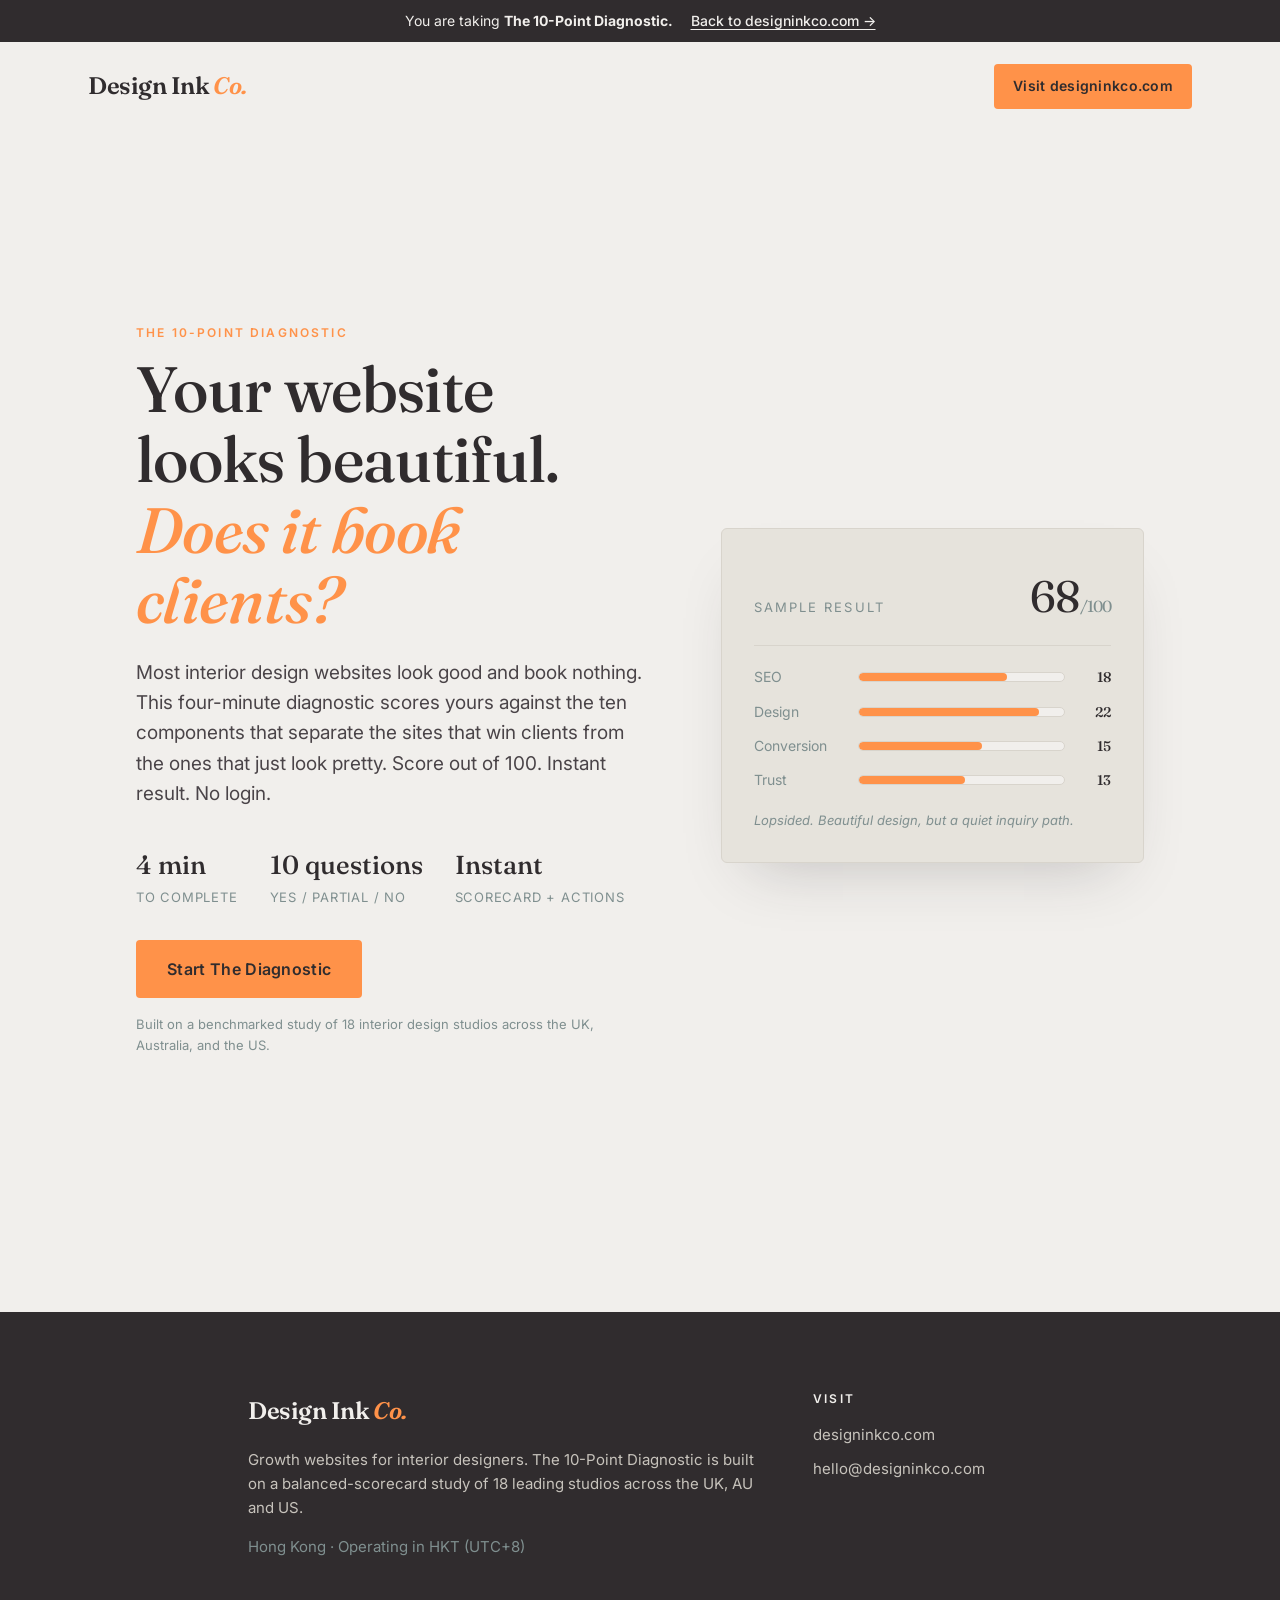
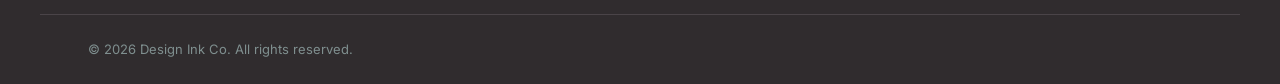
==== index.html @ 18852107 "Initial commit: The 10-Point Diagnostic, standalone Lead-magnet version of the diagnostic, designed " ====
<!doctype html>
<html lang="en">
<head>
  <meta charset="utf-8" />
  <meta name="viewport" content="width=device-width, initial-scale=1" />
  <title>The 10-Point Diagnostic: Score Your Interior Design Website Free | Design Ink Co.</title>
  <meta name="description" content="Score your interior design studio website in 4 minutes against the 10 components proven to win clients. Free instant balanced scorecard across SEO, Design, Conversion, and Trust." />
  <meta name="theme-color" content="#1A1A1A" />

  <link rel="preconnect" href="https://fonts.googleapis.com" />
  <link rel="preconnect" href="https://fonts.gstatic.com" crossorigin />
  <link href="https://fonts.googleapis.com/css2?family=Fraunces:opsz,wght@9..144,300;9..144,400;9..144,500;9..144,600;9..144,700&family=Inter:wght@300;400;500;600;700&display=swap" rel="stylesheet" />

  <link rel="stylesheet" href="styles.css" />
</head>
<body>

  <!-- ===== Top Banner ===== -->
  <div class="banner">
    <span>You are taking <strong>The 10-Point Diagnostic.</strong></span>
    <a href="https://www.designinkco.com">Back to designinkco.com →</a>
  </div>

  <!-- ===== Header (lead-magnet mode: minimal chrome, no agency nav) ===== -->
  <header class="site-header">
    <a href="https://www.designinkco.com" class="logo">Design Ink<span>Co.</span></a>
    <a href="https://www.designinkco.com" class="btn btn-primary btn-sm">Visit designinkco.com</a>
  </header>

  <!-- ===== Diagnostic App ===== -->
  <main class="dx-app" id="dx-app">

    <!-- INTRO STATE -->
    <section class="dx-state dx-intro" data-state="intro">
      <div class="dx-intro-inner">
        <p class="eyebrow">The 10-Point Diagnostic</p>
        <h1>Your website looks beautiful. <em>Does it book clients?</em></h1>
        <p class="lede">Most interior design websites look good and book nothing. This four-minute diagnostic scores yours against the ten components that separate the sites that win clients from the ones that just look pretty. Score out of 100. Instant result. No login.</p>

        <div class="dx-intro-meta">
          <div><strong>4 min</strong><span>to complete</span></div>
          <div><strong>10 questions</strong><span>yes / partial / no</span></div>
          <div><strong>Instant</strong><span>scorecard + actions</span></div>
        </div>

        <button class="btn btn-primary btn-lg" id="dx-start">Start The Diagnostic</button>
        <p class="dx-fine">Built on a benchmarked study of 18 interior design studios across the UK, Australia, and the US.</p>
      </div>

      <aside class="dx-intro-card">
        <div class="scorecard">
          <div class="scorecard-head">
            <span>Sample Result</span>
            <span class="score">68<small>/100</small></span>
          </div>
          <div class="bar"><label>SEO</label><div class="track"><span style="width:72%"></span></div><b>18</b></div>
          <div class="bar"><label>Design</label><div class="track"><span style="width:88%"></span></div><b>22</b></div>
          <div class="bar"><label>Conversion</label><div class="track"><span style="width:60%"></span></div><b>15</b></div>
          <div class="bar"><label>Trust</label><div class="track"><span style="width:52%"></span></div><b>13</b></div>
          <p class="scorecard-foot">Lopsided. Beautiful design, but a quiet inquiry path.</p>
        </div>
      </aside>
    </section>

    <!-- QUESTION STATE -->
    <section class="dx-state dx-question" data-state="question" hidden>
      <div class="dx-progress-wrap">
        <div class="dx-progress">
          <div class="dx-progress-bar" id="dx-bar"></div>
        </div>
        <div class="dx-progress-meta">
          <span>Question <span id="dx-current">1</span> of 10</span>
          <span id="dx-pillar">SEO &amp; Discoverability</span>
        </div>
      </div>

      <div class="dx-question-inner">
        <p class="dx-q-no" id="dx-q-no">01</p>
        <h2 id="dx-q-text">Question text goes here.</h2>
        <p class="dx-q-help" id="dx-q-help">Helper text goes here.</p>

        <div class="dx-options">
          <button class="dx-option" data-value="10">
            <span class="dx-key">Yes</span>
            <span class="dx-label" id="dx-opt-yes">Fully done</span>
          </button>
          <button class="dx-option" data-value="5">
            <span class="dx-key">Partially</span>
            <span class="dx-label" id="dx-opt-partial">Sort of, not really</span>
          </button>
          <button class="dx-option" data-value="0">
            <span class="dx-key">No</span>
            <span class="dx-label" id="dx-opt-no">Not at all</span>
          </button>
        </div>

        <div class="dx-controls">
          <button class="btn btn-ghost btn-sm" id="dx-back">← Back</button>
        </div>
      </div>
    </section>

    <!-- GATE STATE -->
    <section class="dx-state dx-gate" data-state="gate" hidden>
      <div class="dx-gate-inner">
        <p class="eyebrow">Almost there</p>
        <h2>Where should we send your results?</h2>
        <p class="lede">Your score is ready. Enter your details and we'll show you your full breakdown, your three priority actions, and how your site compares to the top-performing studios in the research.</p>

        <form class="dx-gate-form" id="dx-gate-form" novalidate>
          <label>
            <span>Your name</span>
            <input type="text" name="name" id="dx-name" required autocomplete="name" />
          </label>
          <label>
            <span>Email</span>
            <input type="email" name="email" id="dx-email" required autocomplete="email" />
          </label>
          <label>
            <span>Studio name</span>
            <input type="text" name="studio" id="dx-studio" required />
          </label>
          <label>
            <span>Studio website URL <em>(optional)</em></span>
            <input type="url" name="url" id="dx-url" placeholder="https://" />
          </label>
          <label class="dx-consent">
            <input type="checkbox" id="dx-consent" />
            <span>I am happy to receive the Design Ink Co. journal (1x per month). Unsubscribe any time.</span>
          </label>
          <button type="submit" class="btn btn-primary btn-lg">Show Me My Score</button>
          <p class="dx-fine">No spam, no list selling. We use your details only to send your results and follow up.</p>
        </form>
      </div>
    </section>

    <!-- RESULTS STATE -->
    <section class="dx-state dx-results" data-state="results" hidden>
      <header class="dx-results-head">
        <p class="eyebrow">Your Scorecard</p>
        <h2 id="dx-result-headline">Here's how your site scores.</h2>
        <p class="lede" id="dx-result-sub">A balanced scorecard across the four pillars that decide whether a cold visitor inquires: SEO, Design, Conversion, and Trust.</p>
      </header>

      <div class="dx-results-grid">
        <div class="dx-radar-wrap">
          <header class="dx-radar-head">
            <p class="eyebrow">Your Balanced Scorecard</p>
            <p class="dx-radar-total"><span id="dx-total">0</span><small>/100</small></p>
            <p class="dx-radar-shape" id="dx-shape">Your shape: balanced, expanded, lopsided, or collapsed.</p>
          </header>

          <svg
            class="dx-radar"
            viewBox="0 0 440 420"
            xmlns="http://www.w3.org/2000/svg"
            role="img"
            aria-label="Radar chart showing your balanced-scorecard score across SEO, Design, Conversion, and Trust, overlaid against the Top 5 Average benchmark from the research."
          >
            <!-- Grid rings (5, 10, 15, 20, 25) -->
            <polygon class="grid" points="220,178 252,210 220,242 188,210" />
            <polygon class="grid" points="220,146 284,210 220,274 156,210" />
            <polygon class="grid" points="220,114 316,210 220,306 124,210" />
            <polygon class="grid" points="220,82 348,210 220,338 92,210" />
            <polygon class="grid grid-outer" points="220,50 380,210 220,370 60,210" />

            <!-- Axes -->
            <line class="axis" x1="220" y1="210" x2="220" y2="50" />
            <line class="axis" x1="220" y1="210" x2="380" y2="210" />
            <line class="axis" x1="220" y1="210" x2="220" y2="370" />
            <line class="axis" x1="220" y1="210" x2="60" y2="210" />

            <!-- Scale numbers -->
            <text class="scale" x="226" y="184">5</text>
            <text class="scale" x="226" y="152">10</text>
            <text class="scale" x="226" y="120">15</text>
            <text class="scale" x="226" y="88">20</text>
            <text class="scale" x="226" y="56">25</text>

            <!-- Top 5 Average benchmark (dashed outline) -->
            <polygon class="poly benchmark" points="220,58.96 350.56,210 220,344.4 85.6,210" />
            <!-- Benchmark axis values, anchored near each benchmark vertex -->
            <text class="bm-num" x="236" y="67" text-anchor="start">23.6</text>
            <text class="bm-num" x="350.56" y="198" text-anchor="middle">20.4</text>
            <text class="bm-num" x="236" y="346" text-anchor="start">21.0</text>
            <text class="bm-num" x="85.6" y="198" text-anchor="middle">21.0</text>

            <!-- Your polygon (dynamic, written by JS) -->
            <polygon class="poly user" id="dx-user-poly" points="220,210 220,210 220,210 220,210" />
            <circle class="vertex user" id="dx-v-seo" cx="220" cy="210" r="5" />
            <circle class="vertex user" id="dx-v-design" cx="220" cy="210" r="5" />
            <circle class="vertex user" id="dx-v-conv" cx="220" cy="210" r="5" />
            <circle class="vertex user" id="dx-v-trust" cx="220" cy="210" r="5" />

            <!-- Pillar labels -->
            <text class="label" x="220" y="34" text-anchor="middle">SEO</text>
            <text class="label" x="392" y="214" text-anchor="start">Design</text>
            <text class="label" x="220" y="395" text-anchor="middle">Conversion</text>
            <text class="label" x="48" y="214" text-anchor="end">Trust</text>

            <!-- Pillar score callouts (dynamic, written by JS) -->
            <text class="dx-pillar-num" x="220" y="50" text-anchor="middle" id="dx-radar-seo"></text>
            <text class="dx-pillar-num" x="386" y="200" text-anchor="end" id="dx-radar-design"></text>
            <text class="dx-pillar-num" x="220" y="378" text-anchor="middle" id="dx-radar-conv"></text>
            <text class="dx-pillar-num" x="54" y="200" text-anchor="start" id="dx-radar-trust"></text>
          </svg>

          <ul class="dx-radar-legend">
            <li><span class="dot user" aria-hidden="true"></span>Your site</li>
            <li><span class="dot benchmark" aria-hidden="true"></span>Top 5 average <em>&mdash; the benchmark</em></li>
          </ul>
        </div>

        <div class="dx-actions">
          <h3>Your three priority actions</h3>
          <p class="dx-actions-sub">Ranked by impact, based on the components you scored lowest on.</p>
          <ol class="dx-action-list" id="dx-action-list">
            <!-- populated by JS -->
          </ol>
        </div>
      </div>

      <section class="dx-checklist">
        <h3>The full 10-point breakdown</h3>
        <ol class="dx-breakdown" id="dx-breakdown">
          <!-- populated by JS -->
        </ol>
      </section>

      <section class="dx-cta-final" id="book">
        <h2>Want to talk through your score?</h2>
        <p>Book a free 30-minute discovery call. We'll walk through your results, identify the two changes that would move the needle most, and talk about whether Design for Success is the right next step for your business.</p>
        <div class="cta-row">
          <a href="https://www.designinkco.com" class="btn btn-primary btn-lg">Book A Discovery Call</a>
          <a href="https://www.designinkco.com" class="btn btn-ghost btn-lg">Back to designinkco.com</a>
        </div>
        <p class="dx-fine"><a href="#" id="dx-restart">Or take the diagnostic again →</a></p>
      </section>
    </section>

  </main>

  <!-- ===== Footer (lead-magnet: minimal, single back-link to designinkco.com) ===== -->
  <footer class="site-footer">
    <div class="foot-grid foot-grid-lean">
      <div class="foot-brand">
        <a href="https://www.designinkco.com" class="logo logo-light">Design Ink<span>Co.</span></a>
        <p>Growth websites for interior designers. The 10-Point Diagnostic is built on a balanced-scorecard study of 18 leading studios across the UK, AU and US.</p>
        <p class="foot-meta">Hong Kong &middot; Operating in HKT (UTC+8)</p>
      </div>
      <div class="foot-col">
        <h4>Visit</h4>
        <a href="https://www.designinkco.com">designinkco.com</a>
        <a href="mailto:hello@designinkco.com">hello@designinkco.com</a>
      </div>
    </div>
    <div class="foot-trust">
      <p class="copyright">&copy; 2026 Design Ink Co. All rights reserved.</p>
    </div>
  </footer>

  <script src="diagnostic.js" defer></script>
</body>
</html>
---- styles.css ----
/* ============================================================
   Design Ink Co. — single stylesheet
   Editorial / conversion-first / 10-component embodied
   ============================================================ */

:root {
  /* Design Ink Co. brand palette */
  --ink:        #302C2E;       /* Dark — body text, default text */
  --ink-soft:   #4A4448;       /* derived secondary body */
  --paper:      #F1EFEC;       /* Parchment — light canvas */
  --paper-2:    #E6E3DC;       /* derived darker parchment for cards */
  --muted:      #7F8F8F;       /* Grey — secondary text, captions, footers */
  --line:       #D8D4CC;       /* derived warm border */
  --accent:     #FF9249;       /* Orange — primary, CTAs, eyebrows, highlights */
  --accent-2:   #E0732B;       /* derived darker orange for hovers / text */
  --good:       #D9C708;       /* Golden — sparingly, success markers */
  --dusty:      #DEA098;       /* Dusty Rose — warm accent */
  --blossom:    #FF85AD;       /* Blossom — sparingly */

  --serif: "Fraunces", "Cormorant Garamond", Georgia, "Times New Roman", serif;
  --sans:  "Inter", -apple-system, BlinkMacSystemFont, "Helvetica Neue", Arial, sans-serif;

  --max:   1200px;
  --gutter: clamp(20px, 4vw, 48px);
  --radius: 4px;
}

* { box-sizing: border-box; }
html, body { margin: 0; padding: 0; }
html { scroll-behavior: smooth; }

body {
  background: var(--paper);
  color: var(--ink);
  font-family: var(--sans);
  font-size: 17px;
  line-height: 1.6;
  -webkit-font-smoothing: antialiased;
}

img { max-width: 100%; display: block; }
a { color: inherit; text-decoration: none; }

h1, h2, h3, h4 {
  font-family: var(--serif);
  font-weight: 500;
  letter-spacing: -0.01em;
  margin: 0 0 0.4em;
  line-height: 1.1;
}
h1 { font-size: clamp(40px, 6vw, 72px); }
h1 em { font-style: italic; color: var(--accent); }
h2 { font-size: clamp(30px, 4vw, 48px); }
h3 { font-size: clamp(20px, 2vw, 24px); }

p { margin: 0 0 1em; }

.eyebrow {
  font-family: var(--sans);
  font-size: 12px;
  letter-spacing: 0.18em;
  text-transform: uppercase;
  color: var(--accent);
  font-weight: 600;
  margin: 0 0 1em;
}

/* ============= Buttons ============= */
.btn {
  display: inline-flex;
  align-items: center;
  justify-content: center;
  padding: 14px 24px;
  border-radius: var(--radius);
  font-family: var(--sans);
  font-weight: 600;
  font-size: 15px;
  letter-spacing: 0.02em;
  border: 1.5px solid transparent;
  cursor: pointer;
  transition: all .2s ease;
  white-space: nowrap;
}
.btn-primary {
  background: var(--accent);
  color: var(--ink);
}
.btn-primary:hover {
  background: var(--accent-2);
  color: var(--ink);
}
.btn-ghost {
  background: transparent;
  color: var(--ink);
  border-color: var(--ink);
}
.btn-ghost:hover {
  background: var(--ink);
  color: var(--paper);
}
.btn-sm { padding: 10px 18px; font-size: 14px; }
.btn-lg { padding: 18px 30px; font-size: 16px; }

/* ============= Top Banner ============= */
.banner {
  background: var(--ink);
  color: var(--paper);
  padding: 10px var(--gutter);
  display: flex;
  justify-content: center;
  gap: 18px;
  font-size: 14px;
  align-items: center;
  flex-wrap: wrap;
}
.banner a {
  color: var(--paper);
  text-decoration: underline;
  text-underline-offset: 3px;
  font-weight: 500;
}
.banner a:hover { color: var(--accent); }

/* ============= Header ============= */
.site-header {
  max-width: var(--max);
  margin: 0 auto;
  padding: 22px var(--gutter);
  display: flex;
  align-items: center;
  justify-content: space-between;
  gap: 24px;
}
.logo {
  font-family: var(--serif);
  font-size: 24px;
  font-weight: 600;
  letter-spacing: -0.02em;
}
.logo span {
  color: var(--accent);
  font-style: italic;
  margin-left: 4px;
}
.site-nav { display: flex; gap: 28px; }
.site-nav a {
  font-size: 15px;
  color: var(--ink);
  font-weight: 500;
  position: relative;
}
.site-nav a:hover { color: var(--accent); }

/* ============= Section base ============= */
section {
  max-width: var(--max);
  margin: 0 auto;
  padding: clamp(64px, 9vw, 120px) var(--gutter);
}
.section-head { max-width: 720px; margin-bottom: 56px; }
.section-head h2 { margin-bottom: 16px; }
.section-head p { color: var(--muted); font-size: 18px; }

/* ============= Hero ============= */
.hero {
  display: grid;
  grid-template-columns: 1.2fr 1fr;
  align-items: center;
  gap: clamp(40px, 6vw, 80px);
  padding-top: clamp(40px, 6vw, 80px);
}
.hero-copy h1 { margin-bottom: 24px; }
.lede { font-size: 19px; color: var(--ink-soft); max-width: 56ch; }
.hero-ctas {
  display: flex;
  gap: 14px;
  margin: 32px 0 14px;
  flex-wrap: wrap;
}
.hero-meta {
  font-size: 14px;
  color: var(--muted);
  margin: 0;
}

/* Hero visual scorecard */
.scorecard {
  background: var(--paper-2);
  border: 1px solid var(--line);
  padding: 32px;
  border-radius: 6px;
  box-shadow: 0 30px 60px -30px rgba(48,44,46,.25);
}
.scorecard-head {
  display: flex;
  align-items: baseline;
  justify-content: space-between;
  border-bottom: 1px solid var(--line);
  padding-bottom: 14px;
  margin-bottom: 20px;
  font-size: 13px;
  letter-spacing: 0.16em;
  text-transform: uppercase;
  color: var(--muted);
}
.scorecard-head .score {
  font-family: var(--serif);
  font-size: 44px;
  color: var(--ink);
  letter-spacing: -0.02em;
  text-transform: none;
}
.scorecard-head .score small { font-size: 16px; color: var(--muted); }
.bar {
  display: grid;
  grid-template-columns: 90px 1fr 32px;
  align-items: center;
  gap: 14px;
  margin-bottom: 12px;
  font-size: 14px;
}
.bar label { color: var(--muted); }
.bar b { font-family: var(--serif); font-weight: 500; text-align: right; }
.track {
  background: var(--paper);
  border: 1px solid var(--line);
  height: 10px;
  border-radius: 99px;
  overflow: hidden;
}
.track span {
  display: block;
  height: 100%;
  background: var(--accent);
  border-radius: 99px;
}
.scorecard-foot {
  margin: 18px 0 0;
  font-size: 13px;
  color: var(--muted);
  font-style: italic;
}

/* ============= Press strip ============= */
.press {
  padding-top: 40px;
  padding-bottom: 40px;
  border-top: 1px solid var(--line);
  border-bottom: 1px solid var(--line);
  text-align: center;
}
.press-label {
  font-size: 12px;
  letter-spacing: 0.2em;
  text-transform: uppercase;
  color: var(--muted);
  margin-bottom: 22px;
}
.press-logos {
  list-style: none;
  display: flex;
  flex-wrap: wrap;
  justify-content: center;
  gap: clamp(20px, 4vw, 48px);
  padding: 0;
  margin: 0;
}
.press-logos li {
  font-family: var(--serif);
  font-style: italic;
  font-size: 17px;
  color: var(--ink-soft);
  opacity: 0.7;
}

/* ============= POV ============= */
.pov h2 { max-width: 18ch; margin-bottom: 40px; }
.pov-grid {
  display: grid;
  grid-template-columns: repeat(3, 1fr);
  gap: 40px;
  max-width: 1000px;
}
.pov-grid p { color: var(--ink-soft); font-size: 16px; }

/* ============= Diagnostic ============= */
.diagnostic {
  background: var(--ink);
  color: var(--paper);
  max-width: none;
  border-radius: 0;
}
.diagnostic > * { max-width: var(--max); margin-left: auto; margin-right: auto; }
.diagnostic {
  display: grid;
  grid-template-columns: 1fr 1fr;
  gap: clamp(40px, 6vw, 80px);
  align-items: start;
  padding-left: var(--gutter);
  padding-right: var(--gutter);
}
.diagnostic .eyebrow { color: var(--accent); }
.diagnostic h2 { color: var(--paper); }
.diagnostic .lede { color: #D8D4CC; max-width: 48ch; }
.diagnostic .btn-primary {
  background: var(--accent);
  color: var(--ink);
  margin-top: 12px;
}
.diagnostic .btn-primary:hover { background: var(--paper); color: var(--ink); }

.diagnostic-list {
  counter-reset: dx;
  list-style: none;
  margin: 0;
  padding: 0;
  display: grid;
  grid-template-columns: 1fr 1fr;
  gap: 20px 28px;
}
.diagnostic-list li {
  counter-increment: dx;
  position: relative;
  padding: 18px 18px 18px 56px;
  border: 1px solid #4A4448;
  border-radius: var(--radius);
  font-size: 14px;
  color: #D8D4CC;
  line-height: 1.45;
}
.diagnostic-list li::before {
  content: counter(dx, decimal-leading-zero);
  position: absolute;
  left: 18px;
  top: 18px;
  font-family: var(--serif);
  font-size: 16px;
  color: var(--accent);
  font-weight: 500;
}
.diagnostic-list li strong { color: var(--paper); font-weight: 600; }

/* ============= Services / Tiers ============= */
.tier-grid {
  display: grid;
  grid-template-columns: repeat(3, 1fr);
  gap: 24px;
}
.tier {
  background: var(--paper-2);
  border: 1px solid var(--line);
  border-radius: 6px;
  padding: 32px 28px;
  display: flex;
  flex-direction: column;
  position: relative;
}
.tier.featured {
  background: var(--ink);
  color: var(--paper);
  border-color: var(--ink);
  transform: translateY(-8px);
  box-shadow: 0 30px 60px -30px rgba(48,44,46,.4);
}
.tier.featured h3,
.tier.featured .tier-price strong { color: var(--paper); }
.tier.featured .tier-tag,
.tier.featured ul { color: #C7C3BC; }
.tier.featured ul li::marker { color: var(--accent); }
.tier .badge {
  position: absolute;
  top: -12px; left: 50%;
  transform: translateX(-50%);
  background: var(--accent);
  color: var(--ink);
  font-size: 11px;
  letter-spacing: 0.16em;
  text-transform: uppercase;
  padding: 6px 12px;
  border-radius: 99px;
  font-weight: 600;
}
.tier h3 { margin-bottom: 8px; }
.tier-price {
  font-family: var(--serif);
  font-size: 20px;
  margin: 0 0 4px;
  color: var(--muted);
}
.tier-price strong {
  font-size: 32px;
  font-weight: 500;
  color: var(--ink);
}
.tier-tag {
  font-size: 14px;
  color: var(--muted);
  margin-bottom: 22px;
  min-height: 40px;
}
.tier ul {
  list-style: disc;
  padding-left: 18px;
  margin: 0 0 28px;
  font-size: 14.5px;
  color: var(--ink-soft);
}
.tier ul li { margin-bottom: 8px; }
.tier ul li::marker { color: var(--accent); }
.tier .btn { margin-top: auto; }
.tier.featured .btn-primary {
  background: var(--accent);
  color: var(--ink);
}
.tier.featured .btn-primary:hover {
  background: var(--paper);
  color: var(--ink);
}

/* ============= Work ============= */
.work-grid {
  display: grid;
  grid-template-columns: repeat(3, 1fr);
  gap: 28px;
}
.work-card {
  display: block;
  background: var(--paper-2);
  border-radius: 6px;
  overflow: hidden;
  border: 1px solid var(--line);
  transition: transform .25s ease, box-shadow .25s ease;
}
.work-card:hover {
  transform: translateY(-4px);
  box-shadow: 0 30px 50px -30px rgba(48,44,46,.3);
}
.work-img {
  aspect-ratio: 4 / 3;
  display: flex;
  align-items: center;
  justify-content: center;
  color: var(--muted);
  font-size: 14px;
  letter-spacing: 0.16em;
  text-transform: uppercase;
}
.work-meta { padding: 22px 24px; }
.work-meta h3 { margin-bottom: 6px; }
.work-meta p { margin: 0; color: var(--muted); font-size: 14.5px; }

/* ============= Testimonials ============= */
.testimonials { background: var(--paper-2); max-width: none; padding-left: 0; padding-right: 0; }
.testimonials .section-head,
.testimonials .testimonial-grid {
  max-width: var(--max);
  margin: 0 auto;
  padding-left: var(--gutter);
  padding-right: var(--gutter);
}
.testimonial-grid {
  display: grid;
  grid-template-columns: repeat(3, 1fr);
  gap: 28px;
}
.testimonial {
  margin: 0;
  background: var(--paper);
  border: 1px solid var(--line);
  border-radius: 6px;
  padding: 30px 28px;
  position: relative;
}
.testimonial blockquote {
  font-family: var(--serif);
  font-size: 20px;
  line-height: 1.4;
  margin: 0 0 22px;
  color: var(--ink);
  font-style: italic;
}
.testimonial blockquote::before {
  content: "\201C";
  font-family: var(--serif);
  font-size: 72px;
  color: var(--accent);
  display: block;
  line-height: 0.5;
  margin: 20px 0 14px;
}
.testimonial figcaption {
  display: flex;
  align-items: center;
  gap: 14px;
  font-size: 14px;
  color: var(--muted);
}
.t-photo {
  width: 44px;
  height: 44px;
  border-radius: 50%;
  background: var(--paper-2);
  border: 1px solid var(--line);
  flex-shrink: 0;
}
.testimonial strong { color: var(--ink); font-weight: 600; }

/* ============= About ============= */
.about {
  display: grid;
  grid-template-columns: 1fr 1.2fr;
  gap: clamp(40px, 6vw, 80px);
  align-items: center;
}
.about-photo {
  aspect-ratio: 4 / 5;
  background: var(--paper-2);
  border: 1px solid var(--line);
  border-radius: 6px;
  display: flex;
  align-items: center;
  justify-content: center;
  color: var(--muted);
  font-size: 14px;
  letter-spacing: 0.16em;
  text-transform: uppercase;
}
.about-copy p { color: var(--ink-soft); font-size: 17px; }
.about-ctas {
  display: flex;
  gap: 14px;
  margin-top: 28px;
  flex-wrap: wrap;
}

/* ============= Journal ============= */
.journal-grid {
  display: grid;
  grid-template-columns: repeat(3, 1fr);
  gap: 24px;
}
.journal-card {
  display: block;
  padding: 28px 28px 30px;
  border: 1px solid var(--line);
  border-radius: 6px;
  background: var(--paper);
  transition: all .2s ease;
}
.journal-card:hover { border-color: var(--accent); transform: translateY(-3px); }
.j-tag {
  font-size: 11px;
  letter-spacing: 0.18em;
  text-transform: uppercase;
  color: var(--accent);
  font-weight: 600;
  display: inline-block;
  margin-bottom: 14px;
}
.journal-card h3 { font-size: 22px; margin-bottom: 10px; }
.journal-card p { color: var(--muted); margin: 0; font-size: 15px; }

/* ============= Final CTA ============= */
.cta {
  text-align: center;
  background: var(--paper-2);
  max-width: none;
  padding-left: var(--gutter);
  padding-right: var(--gutter);
  border-top: 1px solid var(--line);
  border-bottom: 1px solid var(--line);
}
.cta h2 { max-width: 18ch; margin: 0 auto 18px; }
.cta p { max-width: 60ch; margin: 0 auto 32px; color: var(--ink-soft); font-size: 18px; }
.cta-row {
  display: flex;
  gap: 14px;
  justify-content: center;
  flex-wrap: wrap;
}

/* ============= Footer ============= */
.site-footer {
  background: var(--ink);
  color: #C7C3BC;
}
.foot-grid {
  max-width: var(--max);
  margin: 0 auto;
  padding: 80px var(--gutter) 40px;
  display: grid;
  grid-template-columns: 1.6fr 1fr 1fr 1fr;
  gap: 40px;
}
.foot-grid.foot-grid-lean {
  grid-template-columns: 2.4fr 1fr;
  max-width: 880px;
}
.foot-brand p { font-size: 15px; }
.foot-meta { color: var(--muted); margin-top: 14px; font-size: 13px; }
.logo-light { color: var(--paper); display: inline-block; margin-bottom: 18px; }
.foot-col h4 {
  font-family: var(--sans);
  font-size: 12px;
  letter-spacing: 0.18em;
  text-transform: uppercase;
  color: var(--paper);
  margin: 0 0 18px;
  font-weight: 600;
}
.foot-col a {
  display: block;
  font-size: 15px;
  margin-bottom: 10px;
  color: #C7C3BC;
}
.foot-col a:hover { color: var(--accent); }

.foot-trust {
  border-top: 1px solid #4A4448;
  padding: 24px var(--gutter);
  max-width: var(--max);
  margin: 0 auto;
  display: flex;
  align-items: center;
  justify-content: space-between;
  flex-wrap: wrap;
  gap: 18px;
  font-size: 13px;
  color: var(--muted);
}
.foot-trust ul {
  list-style: none;
  padding: 0;
  margin: 0;
  display: flex;
  gap: 24px;
  flex-wrap: wrap;
}
.copyright { margin: 0; }

/* ============= Placeholders ============= */
.placeholder {
  background:
    repeating-linear-gradient(
      45deg,
      var(--paper-2) 0 10px,
      var(--paper) 10px 20px
    );
  color: var(--muted);
}

/* ============= Section foot link ============= */
.section-foot {
  margin-top: 40px;
  text-align: center;
}
.section-foot a {
  font-weight: 600;
  color: var(--ink);
  border-bottom: 1.5px solid var(--accent);
  padding-bottom: 2px;
}
.section-foot a:hover { color: var(--accent); }

/* ============= Active nav state ============= */
.site-nav a.is-active {
  color: var(--accent);
}
.site-nav a.is-active::after {
  content: "";
  position: absolute;
  left: 0; right: 0;
  bottom: -6px;
  height: 2px;
  background: var(--accent);
}

/* ============= Page Hero (sub-page) ============= */
.page-hero {
  padding-top: clamp(40px, 6vw, 80px);
  padding-bottom: clamp(40px, 6vw, 80px);
  max-width: 900px;
}
.page-hero h1 {
  font-size: clamp(40px, 6vw, 72px);
  margin-bottom: 24px;
}
.page-hero .hero-ctas { margin-top: 36px; }

/* ============= Method strip ============= */
.method-strip {
  background: var(--paper-2);
  max-width: none;
  padding-left: var(--gutter);
  padding-right: var(--gutter);
  border-top: 1px solid var(--line);
  border-bottom: 1px solid var(--line);
}
.method-strip > .eyebrow,
.method-strip > h2,
.method-strip > .method-lede {
  max-width: var(--max);
  margin-left: auto;
  margin-right: auto;
  text-align: center;
}
.method-strip h2 { max-width: 18ch; margin-left: auto; margin-right: auto; margin-bottom: 16px; }
.method-lede {
  max-width: 60ch;
  color: var(--muted);
  margin-bottom: 48px;
}
.method-list {
  counter-reset: ms;
  list-style: none;
  padding: 0;
  margin: 0 auto;
  max-width: var(--max);
  display: grid;
  grid-template-columns: repeat(5, 1fr);
  gap: 14px;
}
.method-list li {
  counter-increment: ms;
  background: var(--paper);
  border: 1px solid var(--line);
  border-radius: var(--radius);
  padding: 18px 18px 18px 18px;
  font-size: 13.5px;
  color: var(--ink-soft);
  line-height: 1.4;
  position: relative;
  padding-top: 38px;
}
.method-list li::before {
  content: counter(ms, decimal-leading-zero);
  position: absolute;
  top: 14px;
  left: 16px;
  font-family: var(--serif);
  font-size: 14px;
  color: var(--accent);
  font-weight: 500;
  letter-spacing: 0.04em;
}

/* ============= Service blocks ============= */
.service {
  border-top: 1px solid var(--line);
}
.service:first-of-type { border-top: none; }
.service-featured {
  background: var(--ink);
  color: #C7C3BC;
  max-width: none;
  padding-left: var(--gutter);
  padding-right: var(--gutter);
  border-top: none;
}
.service-featured h2,
.service-featured h3,
.service-featured .eyebrow { color: var(--paper); }
.service-featured .eyebrow { color: var(--accent); }
.service-featured .lede { color: #D8D4CC; }
.service-featured .service-side { background: transparent; border-color: #4A4448; }
.service-featured .service-no { color: var(--accent); }
.service-featured .service-tag { color: #C7C3BC; }
.service-featured .service-price strong { color: var(--paper); }
.service-featured .service-price em,
.service-featured .service-price span { color: var(--muted); }
.service-featured .service-meta { color: var(--muted); }
.service-featured .check-list li,
.service-featured .process-list li { color: #D8D4CC; }
.service-featured .check-list li::before { color: var(--accent); }
.service-featured .process-list li b { color: var(--paper); }
.service-featured .btn-primary {
  background: var(--accent);
  color: var(--ink);
}
.service-featured .btn-primary:hover {
  background: var(--paper);
  color: var(--ink);
}

.service-grid {
  max-width: var(--max);
  margin: 0 auto;
  display: grid;
  grid-template-columns: 320px 1fr;
  gap: clamp(40px, 6vw, 80px);
  align-items: start;
}

.service-side {
  background: var(--paper-2);
  border: 1px solid var(--line);
  border-radius: 6px;
  padding: 32px 28px;
  position: sticky;
  top: 24px;
}
.service-no {
  font-family: var(--serif);
  font-size: 56px;
  color: var(--accent);
  margin: 0 0 14px;
  line-height: 1;
  letter-spacing: -0.02em;
}
.featured-pill {
  display: inline-block;
  background: var(--accent);
  color: var(--ink);
  font-size: 11px;
  letter-spacing: 0.16em;
  text-transform: uppercase;
  padding: 6px 12px;
  border-radius: 99px;
  font-weight: 600;
  margin-bottom: 14px;
}
.service-tag {
  font-size: 15px;
  color: var(--muted);
  margin-bottom: 22px;
  line-height: 1.4;
}
.service-price {
  border-top: 1px solid var(--line);
  border-bottom: 1px solid var(--line);
  padding: 16px 0;
  margin-bottom: 24px;
  display: flex;
  flex-direction: column;
}
.service-featured .service-price {
  border-color: #4A4448;
}
.service-price span {
  font-size: 12px;
  letter-spacing: 0.16em;
  text-transform: uppercase;
  color: var(--muted);
  font-weight: 600;
}
.service-price strong {
  font-family: var(--serif);
  font-size: 44px;
  font-weight: 500;
  color: var(--ink);
  letter-spacing: -0.02em;
  line-height: 1.1;
  margin: 4px 0 2px;
}
.service-price strong small {
  font-size: 18px;
  color: var(--muted);
}
.service-price em {
  font-size: 13px;
  color: var(--muted);
  font-style: normal;
}
.btn.full { width: 100%; }
.service-meta {
  font-size: 13px;
  color: var(--muted);
  margin-top: 14px;
  margin-bottom: 0;
  line-height: 1.4;
}

.service-body h2 { margin-bottom: 16px; }
.service-body h3 {
  margin-top: 40px;
  margin-bottom: 16px;
  font-size: 22px;
}
.service-body p { color: var(--ink-soft); }

.check-list,
.process-list {
  list-style: none;
  padding: 0;
  margin: 0 0 0;
}
.check-list li {
  position: relative;
  padding-left: 30px;
  margin-bottom: 10px;
  color: var(--ink-soft);
  line-height: 1.5;
}
.check-list li::before {
  content: "✓";
  position: absolute;
  left: 0;
  top: 0;
  color: var(--accent);
  font-weight: 700;
}
.process-list {
  counter-reset: pl;
}
.process-list li {
  counter-increment: pl;
  padding: 14px 0 14px 56px;
  border-top: 1px solid var(--line);
  color: var(--ink-soft);
  position: relative;
  line-height: 1.5;
}
.service-featured .process-list li { border-color: #4A4448; }
.process-list li:last-child { border-bottom: 1px solid var(--line); }
.service-featured .process-list li:last-child { border-bottom-color: #4A4448; }
.process-list li::before {
  content: counter(pl, decimal-leading-zero);
  position: absolute;
  left: 0;
  top: 14px;
  font-family: var(--serif);
  font-size: 18px;
  color: var(--accent);
  font-weight: 500;
}
.process-list li b {
  color: var(--ink);
  font-weight: 600;
  margin-right: 6px;
}

/* ============= Compare table ============= */
.compare-table-wrap {
  overflow-x: auto;
  border: 1px solid var(--line);
  border-radius: 6px;
}
.compare-table {
  width: 100%;
  border-collapse: collapse;
  font-size: 15px;
  background: var(--paper);
  min-width: 720px;
}
.compare-table th,
.compare-table td {
  padding: 18px 22px;
  text-align: left;
  border-bottom: 1px solid var(--line);
  vertical-align: top;
}
.compare-table thead th {
  font-family: var(--serif);
  font-weight: 500;
  font-size: 18px;
  color: var(--ink);
  background: var(--paper-2);
  border-bottom: 2px solid var(--ink);
}
.compare-table thead th.th-featured {
  background: var(--ink);
  color: var(--paper);
  border-bottom-color: var(--accent);
}
.compare-table tbody th {
  font-family: var(--sans);
  font-size: 13px;
  letter-spacing: 0.06em;
  text-transform: uppercase;
  color: var(--muted);
  font-weight: 600;
  width: 200px;
  background: var(--paper-2);
}
.compare-table td { color: var(--ink-soft); }
.compare-table td.td-featured {
  background: rgba(255, 146, 73, 0.07);
  border-left: 1px solid rgba(255, 146, 73, 0.2);
  border-right: 1px solid rgba(255, 146, 73, 0.2);
  font-weight: 500;
  color: var(--ink);
}
.compare-table tbody tr:last-child td,
.compare-table tbody tr:last-child th { border-bottom: none; }

/* ============= FAQ ============= */
.faq .section-head { text-align: center; margin-left: auto; margin-right: auto; }
.faq-grid {
  max-width: 880px;
  margin: 0 auto;
  display: grid;
  gap: 14px;
}
.faq details {
  background: var(--paper-2);
  border: 1px solid var(--line);
  border-radius: 6px;
  padding: 0;
  transition: background .2s ease;
}
.faq details[open] { background: var(--paper); border-color: var(--accent); }
.faq summary {
  list-style: none;
  cursor: pointer;
  padding: 22px 56px 22px 26px;
  font-family: var(--serif);
  font-size: 19px;
  color: var(--ink);
  font-weight: 500;
  position: relative;
}
.faq summary::-webkit-details-marker { display: none; }
.faq summary::after {
  content: "+";
  position: absolute;
  right: 26px;
  top: 50%;
  transform: translateY(-50%);
  font-size: 24px;
  color: var(--accent);
  font-family: var(--sans);
  font-weight: 300;
  transition: transform .2s ease;
}
.faq details[open] summary::after {
  content: "−";
}
.faq details p {
  padding: 0 26px 26px;
  margin: 0;
  color: var(--ink-soft);
  font-size: 16px;
  line-height: 1.6;
}

/* =========================================================
   THE DIAGNOSTIC
   ========================================================= */

.dx-app {
  max-width: var(--max);
  margin: 0 auto;
  padding: clamp(40px, 6vw, 80px) var(--gutter) clamp(80px, 10vw, 140px);
}

.dx-state { animation: dxFade .3s ease; }
.dx-state[hidden] { display: none !important; }
@keyframes dxFade {
  from { opacity: 0; transform: translateY(8px); }
  to   { opacity: 1; transform: translateY(0); }
}

/* ---------- Intro ---------- */
.dx-intro {
  display: grid;
  grid-template-columns: 1.2fr 1fr;
  gap: clamp(40px, 6vw, 80px);
  align-items: center;
}
.dx-intro h1 {
  font-size: clamp(36px, 5.5vw, 64px);
  margin-bottom: 22px;
}
.dx-intro-meta {
  display: flex;
  gap: 32px;
  margin: 36px 0 32px;
  flex-wrap: wrap;
}
.dx-intro-meta > div {
  display: flex;
  flex-direction: column;
}
.dx-intro-meta strong {
  font-family: var(--serif);
  font-size: 26px;
  font-weight: 500;
  color: var(--ink);
}
.dx-intro-meta span {
  font-size: 13px;
  color: var(--muted);
  letter-spacing: 0.06em;
  text-transform: uppercase;
}
.dx-fine {
  font-size: 13px;
  color: var(--muted);
  margin-top: 16px;
  max-width: 60ch;
}

/* ---------- Progress ---------- */
.dx-progress-wrap {
  max-width: 720px;
  margin: 0 auto 48px;
}
.dx-progress {
  height: 4px;
  background: var(--paper-2);
  border-radius: 99px;
  overflow: hidden;
  border: 1px solid var(--line);
}
.dx-progress-bar {
  height: 100%;
  background: var(--accent);
  width: 0;
  transition: width .35s cubic-bezier(0.22, 1, 0.36, 1);
}
.dx-progress-meta {
  display: flex;
  justify-content: space-between;
  font-size: 13px;
  letter-spacing: 0.1em;
  text-transform: uppercase;
  color: var(--muted);
  margin-top: 14px;
  font-weight: 600;
}
.dx-progress-meta span:last-child { color: var(--accent); }

/* ---------- Question ---------- */
.dx-question-inner {
  max-width: 720px;
  margin: 0 auto;
  text-align: left;
}
.dx-q-no {
  font-family: var(--serif);
  font-size: 72px;
  color: var(--accent);
  margin: 0 0 16px;
  line-height: 1;
  letter-spacing: -0.02em;
}
.dx-question h2 {
  font-size: clamp(28px, 3.6vw, 40px);
  margin-bottom: 16px;
}
.dx-q-help {
  color: var(--muted);
  font-size: 16px;
  margin-bottom: 36px;
  max-width: 60ch;
  line-height: 1.55;
}
.dx-options {
  display: grid;
  gap: 12px;
  margin-bottom: 32px;
}
.dx-option {
  text-align: left;
  background: var(--paper);
  border: 1.5px solid var(--line);
  border-radius: 6px;
  padding: 20px 24px;
  font-family: var(--sans);
  cursor: pointer;
  transition: all .15s ease;
  display: flex;
  align-items: center;
  gap: 20px;
}
.dx-option:hover {
  border-color: var(--ink);
  transform: translateX(2px);
}
.dx-option.is-selected {
  border-color: var(--accent);
  background: rgba(255, 146, 73, 0.05);
}
.dx-option .dx-key {
  font-family: var(--serif);
  font-size: 18px;
  color: var(--ink);
  font-weight: 500;
  min-width: 90px;
  letter-spacing: -0.01em;
}
.dx-option.is-selected .dx-key { color: var(--accent); }
.dx-option .dx-label {
  font-size: 15px;
  color: var(--muted);
  flex: 1;
}
.dx-controls {
  display: flex;
  justify-content: flex-start;
}
.dx-controls .btn:disabled {
  opacity: 0.4;
  cursor: not-allowed;
}

/* ---------- Gate ---------- */
.dx-gate-inner {
  max-width: 600px;
  margin: 0 auto;
}
.dx-gate-inner h2 {
  font-size: clamp(28px, 3.6vw, 40px);
  margin-bottom: 16px;
}
.dx-gate-form {
  display: grid;
  gap: 18px;
  margin-top: 32px;
}
.dx-gate-form label {
  display: flex;
  flex-direction: column;
  gap: 8px;
}
.dx-gate-form label > span {
  font-size: 13px;
  letter-spacing: 0.08em;
  text-transform: uppercase;
  color: var(--muted);
  font-weight: 600;
}
.dx-gate-form label > span em {
  font-style: normal;
  text-transform: none;
  letter-spacing: 0;
  color: var(--muted);
  font-weight: 400;
  margin-left: 6px;
}
.dx-gate-form input[type="text"],
.dx-gate-form input[type="email"],
.dx-gate-form input[type="url"] {
  padding: 14px 16px;
  border: 1.5px solid var(--line);
  border-radius: 4px;
  background: var(--paper);
  font-family: var(--sans);
  font-size: 16px;
  color: var(--ink);
  transition: border-color .15s ease;
}
.dx-gate-form input:focus {
  outline: none;
  border-color: var(--accent);
}
.dx-consent {
  flex-direction: row !important;
  align-items: flex-start;
  gap: 12px !important;
  font-size: 14px;
  color: var(--muted);
  line-height: 1.5;
  cursor: pointer;
}
.dx-consent input { margin-top: 2px; flex-shrink: 0; }
.dx-consent span {
  font-size: 14px;
  text-transform: none;
  letter-spacing: 0;
  color: var(--muted);
  font-weight: 400;
}
.dx-gate-form .btn { margin-top: 8px; justify-self: start; }

/* ---------- Results ---------- */
.dx-results-head {
  text-align: center;
  max-width: 720px;
  margin: 0 auto 56px;
}
.dx-results-head h2 {
  font-size: clamp(32px, 4.5vw, 52px);
  margin-bottom: 16px;
}

.dx-results-grid {
  display: grid;
  grid-template-columns: 1fr 1fr;
  gap: 40px;
  margin-bottom: 80px;
  align-items: start;
}

/* ----- Diagnostic radar (dark variant) ----- */
.dx-radar-wrap {
  background: var(--ink);
  color: var(--paper);
  border-radius: 6px;
  padding: 32px 28px;
  display: flex;
  flex-direction: column;
  gap: 18px;
}
.dx-radar-head { display: flex; flex-direction: column; gap: 4px; }
.dx-radar-head .eyebrow { color: var(--accent); margin: 0; }
.dx-radar-total {
  font-family: var(--serif);
  font-size: 56px;
  font-weight: 500;
  color: var(--paper);
  margin: 0;
  line-height: 1;
  letter-spacing: -0.02em;
}
.dx-radar-total small {
  font-size: 22px;
  color: var(--muted);
  margin-left: 4px;
  font-weight: 400;
}
.dx-radar-shape {
  font-family: var(--serif);
  font-style: italic;
  font-size: 16px;
  color: #C7C3BC;
  margin: 8px 0 0;
  max-width: 44ch;
  font-weight: 300;
  line-height: 1.5;
}

.dx-radar {
  width: 100%;
  height: auto;
  display: block;
  margin: 4px auto 0;
  max-width: 460px;
}
.dx-radar .grid { fill: none; stroke: #4A4448; stroke-width: 1; }
.dx-radar .grid-outer { stroke: #6E6669; stroke-width: 1.25; }
.dx-radar .axis { stroke: #4A4448; stroke-width: 1; }
.dx-radar .poly.benchmark {
  fill: none;
  stroke: var(--paper);
  stroke-width: 1.5;
  stroke-dasharray: 5 4;
  opacity: 0.55;
}
.dx-radar .poly.user {
  fill: var(--accent);
  fill-opacity: 0.32;
  stroke: var(--accent);
  stroke-width: 2.5;
  stroke-linejoin: round;
  /* expand-from-center animation */
  transform: scale(0);
  transform-origin: 220px 210px;
  transform-box: view-box;
  transition: transform .9s cubic-bezier(0.22, 1, 0.36, 1) .15s;
}
.dx-radar .vertex.user {
  fill: var(--accent);
  transform: scale(0);
  transform-origin: 220px 210px;
  transform-box: view-box;
  transition: transform .9s cubic-bezier(0.22, 1, 0.36, 1) .15s;
}
.dx-radar.is-animated .poly.user,
.dx-radar.is-animated .vertex.user {
  transform: scale(1);
}

/* User pillar numbers fade in once the polygon has settled */
.dx-radar .dx-pillar-num {
  opacity: 0;
  transition: opacity .45s ease-out .95s;
}
.dx-radar.is-animated .dx-pillar-num { opacity: 1; }

/* Benchmark values: subtle, always visible, parchment dashed-line cousin */
.dx-radar .bm-num {
  font-family: var(--sans);
  font-size: 11px;
  font-weight: 600;
  fill: var(--paper);
  opacity: 0.58;
  font-variant-numeric: tabular-nums;
  letter-spacing: 0.02em;
}

@media (prefers-reduced-motion: reduce) {
  .dx-radar .poly.user,
  .dx-radar .vertex.user,
  .dx-radar .dx-pillar-num {
    transform: scale(1);
    opacity: 1;
    transition: none;
  }
}
.dx-radar .label {
  font-family: var(--serif);
  font-size: 16px;
  fill: var(--paper);
  font-weight: 500;
  letter-spacing: -0.01em;
}
.dx-radar .scale {
  font-family: var(--sans);
  font-size: 10px;
  fill: var(--muted);
  font-weight: 600;
}
.dx-radar .dx-pillar-num {
  font-family: var(--serif);
  font-size: 18px;
  font-weight: 600;
  fill: var(--accent);
  letter-spacing: -0.01em;
}

.dx-radar-legend {
  list-style: none;
  padding: 16px 0 0;
  margin: 0;
  display: flex;
  flex-wrap: wrap;
  gap: 18px;
  border-top: 1px solid #4A4448;
}
.dx-radar-legend li {
  display: flex;
  align-items: center;
  gap: 10px;
  font-size: 13px;
  color: #C7C3BC;
}
.dx-radar-legend .dot {
  width: 14px;
  height: 14px;
  border-radius: 3px;
  flex-shrink: 0;
}
.dx-radar-legend .dot.user { background: var(--accent); }
.dx-radar-legend .dot.benchmark {
  background: transparent;
  border: 1.5px dashed var(--paper);
  opacity: 0.7;
}
.dx-radar-legend em {
  font-style: normal;
  color: var(--muted);
  font-size: 12px;
}

.dx-scorecard.scorecard {
  background: var(--ink);
  border-color: var(--ink);
  color: var(--paper);
  padding: 36px;
}
.dx-scorecard .scorecard-head { border-color: #4A4448; color: var(--muted); }
.dx-scorecard .scorecard-head .score { color: var(--paper); }
.dx-scorecard .bar label { color: #C7C3BC; }
.dx-scorecard .bar b { color: var(--paper); }
.dx-scorecard .track { background: #4A4448; border-color: #4A4448; }
.dx-scorecard .scorecard-foot { color: #C7C3BC; }

.dx-actions {
  background: var(--paper-2);
  border: 1px solid var(--line);
  border-radius: 6px;
  padding: 36px;
}
.dx-actions h3 { font-size: 24px; margin-bottom: 8px; }
.dx-actions-sub { color: var(--muted); font-size: 14px; margin-bottom: 24px; }
.dx-action-list {
  counter-reset: ax;
  list-style: none;
  padding: 0;
  margin: 0;
}
.dx-action-list li {
  counter-increment: ax;
  position: relative;
  padding: 14px 0 14px 48px;
  border-top: 1px solid var(--line);
  color: var(--ink-soft);
  font-size: 15px;
  line-height: 1.55;
}
.dx-action-list li:last-child { border-bottom: 1px solid var(--line); }
.dx-action-list li::before {
  content: counter(ax, decimal-leading-zero);
  position: absolute;
  left: 0;
  top: 14px;
  font-family: var(--serif);
  font-size: 18px;
  color: var(--accent);
  font-weight: 500;
}
.dx-action-list li strong { color: var(--ink); font-weight: 600; }
.dx-action-list li em {
  background: rgba(255, 146, 73, 0.1);
  padding: 1px 6px;
  border-radius: 3px;
  font-style: normal;
  color: var(--accent-2);
}

/* ---------- Full Breakdown ---------- */
.dx-checklist {
  margin-bottom: 80px;
}
.dx-checklist h3 {
  font-size: 24px;
  margin-bottom: 24px;
  text-align: center;
}
.dx-breakdown {
  list-style: none;
  padding: 0;
  margin: 0;
  display: grid;
  grid-template-columns: 1fr 1fr;
  gap: 12px;
}
.dx-bd-item {
  display: flex;
  gap: 18px;
  padding: 18px 20px;
  background: var(--paper);
  border: 1px solid var(--line);
  border-radius: 6px;
  border-left: 4px solid var(--line);
}
.dx-bd-won    { border-left-color: var(--good); }      /* Golden */
.dx-bd-partial { border-left-color: var(--dusty); }    /* Dusty Rose */
.dx-bd-missed { border-left-color: var(--accent); }    /* Orange */
.dx-bd-num {
  font-family: var(--serif);
  font-size: 22px;
  color: var(--muted);
  line-height: 1;
  padding-top: 2px;
  flex-shrink: 0;
}
.dx-bd-body { flex: 1; }
.dx-bd-head {
  display: flex;
  justify-content: space-between;
  align-items: baseline;
  gap: 12px;
  margin-bottom: 4px;
}
.dx-bd-head h4 {
  font-family: var(--serif);
  font-size: 17px;
  margin: 0;
  font-weight: 500;
  color: var(--ink);
}
.dx-bd-status {
  font-size: 11px;
  letter-spacing: 0.14em;
  text-transform: uppercase;
  font-weight: 600;
}
.dx-bd-won .dx-bd-status    { color: #8A7D0A; }        /* darker Golden for legibility */
.dx-bd-partial .dx-bd-status { color: #A3635A; }       /* darker Dusty Rose for legibility */
.dx-bd-missed .dx-bd-status { color: var(--accent-2); }/* darker Orange */
.dx-bd-pillar {
  font-size: 12px;
  color: var(--muted);
  margin: 0;
  letter-spacing: 0.06em;
  text-transform: uppercase;
}

/* ---------- Final CTA block (results) ---------- */
.dx-cta-final {
  text-align: center;
  background: var(--paper-2);
  border: 1px solid var(--line);
  border-radius: 6px;
  padding: 56px 32px;
}
.dx-cta-final h2 {
  font-size: clamp(28px, 3.4vw, 38px);
  margin-bottom: 14px;
  max-width: 22ch;
  margin-left: auto;
  margin-right: auto;
}
.dx-cta-final p {
  color: var(--ink-soft);
  max-width: 60ch;
  margin: 0 auto 28px;
}
.dx-cta-final .dx-fine { margin-top: 24px; }
.dx-cta-final .dx-fine a {
  color: var(--muted);
  border-bottom: 1px solid var(--line);
  padding-bottom: 1px;
}
.dx-cta-final .dx-fine a:hover { color: var(--accent); border-color: var(--accent); }

/* =========================================================
   JOURNAL INDEX
   ========================================================= */

.j-filter {
  max-width: var(--max);
  margin: 0 auto;
  padding: 0 var(--gutter);
  display: flex;
  flex-wrap: wrap;
  gap: 8px;
  border-bottom: 1px solid var(--line);
  padding-bottom: 24px;
}
.j-filter a {
  font-size: 14px;
  color: var(--muted);
  padding: 8px 16px;
  border-radius: 99px;
  font-weight: 500;
  transition: all .15s ease;
}
.j-filter a:hover { color: var(--ink); background: var(--paper-2); }
.j-filter a.is-active {
  background: var(--ink);
  color: var(--paper);
}

/* ---------- Featured article ---------- */
.featured-article {
  max-width: var(--max);
  margin: 0 auto;
  padding: clamp(48px, 7vw, 96px) var(--gutter);
}
.featured-link {
  display: grid;
  grid-template-columns: 1.1fr 1fr;
  gap: clamp(32px, 5vw, 64px);
  align-items: center;
  background: var(--paper-2);
  border: 1px solid var(--line);
  border-radius: 8px;
  overflow: hidden;
  transition: all .25s ease;
}
.featured-link:hover {
  transform: translateY(-3px);
  box-shadow: 0 30px 60px -30px rgba(48,44,46,.3);
}
.featured-img {
  aspect-ratio: 4 / 3;
  display: flex;
  align-items: center;
  justify-content: center;
  color: var(--muted);
  font-size: 13px;
  letter-spacing: 0.16em;
  text-transform: uppercase;
  align-self: stretch;
}
.featured-copy { padding: clamp(28px, 4vw, 48px) clamp(28px, 4vw, 48px) clamp(28px, 4vw, 48px) 0; }
.featured-copy h2 {
  font-size: clamp(28px, 3.4vw, 40px);
  margin: 12px 0 18px;
  line-height: 1.15;
}
.featured-copy .lede {
  font-size: 17px;
  margin-bottom: 22px;
}
.featured-meta {
  display: flex;
  gap: 10px;
  flex-wrap: wrap;
  font-size: 13px;
  color: var(--muted);
  margin-bottom: 22px;
}
.featured-meta strong { color: var(--ink); font-weight: 600; }
.featured-cta {
  font-weight: 600;
  color: var(--accent);
  font-size: 15px;
  border-bottom: 1.5px solid var(--accent);
  padding-bottom: 2px;
}

/* ---------- Journal grid ---------- */
.j-list {
  border-top: 1px solid var(--line);
}
.j-grid {
  display: grid;
  grid-template-columns: repeat(3, 1fr);
  gap: 28px;
}
.j-card {
  display: flex;
  flex-direction: column;
  background: var(--paper);
  border: 1px solid var(--line);
  border-radius: 6px;
  overflow: hidden;
  transition: all .2s ease;
}
.j-card:hover:not(.is-coming) {
  transform: translateY(-4px);
  border-color: var(--accent);
  box-shadow: 0 30px 50px -30px rgba(48,44,46,.25);
}
.j-card.is-coming { opacity: 0.72; cursor: default; }
.j-card-img {
  aspect-ratio: 16 / 10;
  display: flex;
  align-items: center;
  justify-content: center;
  color: var(--muted);
  font-size: 12px;
  letter-spacing: 0.16em;
  text-transform: uppercase;
}
.j-card-body {
  padding: 24px 26px 26px;
  flex: 1;
  display: flex;
  flex-direction: column;
}
.j-card-body .j-tag { margin-bottom: 12px; }
.j-card-body h3 { font-size: 22px; margin-bottom: 10px; line-height: 1.2; }
.j-card-body p { color: var(--muted); margin: 0 0 16px; font-size: 14.5px; flex: 1; }
.j-card-meta {
  font-size: 12px !important;
  color: var(--muted) !important;
  letter-spacing: 0.06em;
  text-transform: uppercase;
  font-weight: 600;
  margin: 0 !important;
  flex: 0 0 auto !important;
}

/* ---------- Newsletter block ---------- */
.newsletter {
  background: var(--ink);
  color: var(--paper);
  max-width: none;
  padding-left: 0;
  padding-right: 0;
}
.newsletter-inner {
  max-width: 720px;
  margin: 0 auto;
  padding: 0 var(--gutter);
  text-align: center;
}
.newsletter h2 { color: var(--paper); margin-bottom: 18px; max-width: 22ch; margin-left: auto; margin-right: auto; }
.newsletter .lede { color: #C7C3BC; max-width: 56ch; margin: 0 auto 32px; }
.newsletter .eyebrow { color: var(--accent); }
.newsletter-form {
  display: flex;
  gap: 10px;
  max-width: 500px;
  margin: 0 auto 16px;
  flex-wrap: wrap;
}
.newsletter-form input[type="email"] {
  flex: 1;
  min-width: 240px;
  padding: 16px 18px;
  border-radius: 4px;
  border: 1.5px solid #4A4448;
  background: #1F1B1D;
  color: var(--paper);
  font-family: var(--sans);
  font-size: 16px;
}
.newsletter-form input[type="email"]:focus {
  outline: none;
  border-color: var(--accent);
}
.newsletter-form input[type="email"]::placeholder { color: #9DA8A8; }
.newsletter-form .btn-primary {
  background: var(--accent);
  color: var(--ink);
}
.newsletter-form .btn-primary:hover { background: var(--paper); color: var(--ink); }
.newsletter .dx-fine { color: var(--muted); }

.sr-only {
  position: absolute;
  width: 1px; height: 1px;
  padding: 0; margin: -1px;
  overflow: hidden; clip: rect(0,0,0,0);
  white-space: nowrap; border: 0;
}

/* =========================================================
   ARTICLE PAGE
   ========================================================= */

.crumbs {
  max-width: 760px;
  margin: 0 auto;
  padding: 12px var(--gutter) 0;
  display: flex;
  gap: 8px;
  font-size: 13px;
  color: var(--muted);
  flex-wrap: wrap;
}
.crumbs a { color: var(--muted); }
.crumbs a:hover { color: var(--accent); }
.crumbs span { color: var(--ink-soft); }
.crumbs span[aria-hidden] { opacity: 0.4; }

.article {
  max-width: 760px;
  margin: 0 auto;
  padding: clamp(32px, 5vw, 56px) var(--gutter) clamp(64px, 9vw, 120px);
}
.article-head .j-tag {
  display: inline-block;
  margin-bottom: 18px;
}
.article-head h1 {
  font-size: clamp(36px, 5.5vw, 64px);
  margin-bottom: 24px;
  letter-spacing: -0.015em;
}
.article-dek {
  font-size: 20px;
  line-height: 1.5;
  color: var(--ink-soft);
  margin-bottom: 36px;
  max-width: 60ch;
  font-family: var(--serif);
  font-style: italic;
  font-weight: 300;
}

/* Article meta strip */
.article-meta {
  display: flex;
  align-items: center;
  justify-content: space-between;
  gap: 24px;
  padding: 20px 0;
  border-top: 1px solid var(--line);
  border-bottom: 1px solid var(--line);
  margin-bottom: 40px;
  flex-wrap: wrap;
}
.article-author {
  display: flex;
  align-items: center;
  gap: 14px;
}
.author-photo {
  width: 48px; height: 48px;
  border-radius: 50%;
  background: var(--paper-2);
  border: 1px solid var(--line);
  flex-shrink: 0;
}
.author-photo.lg {
  width: 88px; height: 88px;
}
.article-author > div {
  display: flex;
  flex-direction: column;
  font-size: 14px;
  line-height: 1.3;
}
.article-author strong { color: var(--ink); font-weight: 600; }
.article-author span { color: var(--muted); font-size: 13px; }
.article-bits {
  display: flex;
  gap: 10px;
  font-size: 13px;
  color: var(--muted);
  letter-spacing: 0.04em;
}

/* Article hero image */
.article-hero {
  aspect-ratio: 16 / 9;
  display: flex;
  align-items: center;
  justify-content: center;
  border-radius: 6px;
  color: var(--muted);
  font-size: 13px;
  letter-spacing: 0.16em;
  text-transform: uppercase;
  margin: 0 0 48px;
}

/* Article body */
.article-body { font-size: 18px; line-height: 1.7; color: var(--ink-soft); }
.article-body > .lede {
  font-family: var(--serif);
  font-size: 22px;
  line-height: 1.5;
  color: var(--ink);
  font-weight: 400;
  margin-bottom: 32px;
}
.article-body h2 {
  font-family: var(--serif);
  font-size: 30px;
  font-weight: 500;
  color: var(--ink);
  margin: 56px 0 20px;
  letter-spacing: -0.01em;
}
.article-body h2:first-of-type { margin-top: 32px; }
.article-body p { margin: 0 0 22px; }
.article-body em {
  font-style: italic;
  color: var(--ink);
}
.article-body strong { color: var(--ink); font-weight: 600; }
.article-body a {
  color: var(--accent-2);
  border-bottom: 1.5px solid rgba(255,146,73,.4);
  padding-bottom: 1px;
}
.article-body a:hover { border-bottom-color: var(--accent); }
.article-body ul,
.article-body ol {
  margin: 0 0 28px;
  padding-left: 22px;
}
.article-body ul li,
.article-body ol li {
  margin-bottom: 12px;
  padding-left: 6px;
}
.article-body ul li::marker { color: var(--accent); }
.article-body ol li::marker { color: var(--accent); font-family: var(--serif); font-weight: 500; }

/* Pull quote */
.pullquote {
  margin: 48px 0 48px;
  padding: 0 0 0 24px;
  border-left: 4px solid var(--accent);
}
.pullquote p {
  font-family: var(--serif);
  font-size: 26px;
  line-height: 1.35;
  color: var(--ink);
  font-style: italic;
  margin: 0;
  font-weight: 400;
  letter-spacing: -0.01em;
}

/* Inline CTA box */
.article-cta {
  background: var(--ink);
  color: var(--paper);
  border-radius: 6px;
  padding: 36px 32px;
  margin: 56px 0;
  text-align: left;
}
.article-cta .eyebrow { color: var(--accent); margin-bottom: 10px; }
.article-cta h3 {
  font-size: 24px;
  color: var(--paper);
  margin: 0 0 12px;
  letter-spacing: -0.01em;
}
.article-cta p {
  color: #C7C3BC;
  font-size: 16px;
  margin: 0 0 22px;
  font-family: var(--sans);
}
.article-cta .btn-primary {
  background: var(--accent);
  color: var(--ink);
}
.article-cta .btn-primary:hover { background: var(--paper); color: var(--ink); }

/* Author bio block */
.article-author-bio {
  display: flex;
  gap: 28px;
  align-items: flex-start;
  padding: 36px 0 0;
  margin-top: 48px;
  border-top: 1px solid var(--line);
}
.article-author-bio > div { flex: 1; }
.article-author-bio h3 {
  font-size: 22px;
  margin: 4px 0 10px;
}
.article-author-bio p {
  color: var(--ink-soft);
  font-size: 15.5px;
  line-height: 1.6;
  margin: 0 0 12px;
}
.article-author-bio a {
  color: var(--accent-2);
  font-weight: 600;
}
.article-author-bio a:hover { color: var(--accent); }

/* Related */
.related {
  border-top: 1px solid var(--line);
}
.related .section-head { text-align: center; max-width: none; margin-left: auto; margin-right: auto; }

/* =========================================================
   ABOUT PAGE
   ========================================================= */

.about-hero {
  display: grid;
  grid-template-columns: 1.2fr 1fr;
  align-items: center;
  gap: clamp(40px, 6vw, 80px);
  max-width: var(--max);
  margin: 0 auto;
  padding: clamp(48px, 7vw, 96px) var(--gutter) clamp(48px, 7vw, 80px);
}
.about-hero h1 {
  font-size: clamp(40px, 6vw, 80px);
  margin-bottom: 24px;
}
.about-hero h1 em { color: var(--accent); }
.about-hero-meta {
  display: flex;
  gap: clamp(20px, 4vw, 48px);
  margin: 36px 0 32px;
  flex-wrap: wrap;
  padding: 24px 0;
  border-top: 1px solid var(--line);
  border-bottom: 1px solid var(--line);
}
.about-hero-meta > div {
  display: flex;
  flex-direction: column;
  min-width: 140px;
}
.about-hero-meta strong {
  font-family: var(--serif);
  font-size: 26px;
  font-weight: 500;
  color: var(--ink);
  line-height: 1;
  margin-bottom: 6px;
  letter-spacing: -0.01em;
}
.about-hero-meta span {
  font-size: 12px;
  color: var(--muted);
  letter-spacing: 0.06em;
  text-transform: uppercase;
  line-height: 1.4;
}
.about-hero-photo {
  aspect-ratio: 4 / 5;
  border-radius: 6px;
  display: flex;
  align-items: center;
  justify-content: center;
  color: var(--muted);
  font-size: 13px;
  letter-spacing: 0.16em;
  text-transform: uppercase;
}

/* ---------- The Story ---------- */
.story {
  background: var(--paper-2);
  max-width: none;
  padding-left: var(--gutter);
  padding-right: var(--gutter);
  border-top: 1px solid var(--line);
  border-bottom: 1px solid var(--line);
}
.story-inner {
  max-width: 760px;
  margin: 0 auto;
}
.story-inner h2 {
  font-size: clamp(28px, 4vw, 44px);
  margin-bottom: 28px;
  max-width: 22ch;
  letter-spacing: -0.015em;
}
.story-inner p {
  font-size: 18px;
  color: var(--ink-soft);
  line-height: 1.7;
  margin-bottom: 22px;
}
.story-inner p:last-child { margin-bottom: 0; }
.story-link {
  display: inline-block;
  font-weight: 600;
  color: var(--accent);
  border-bottom: 1.5px solid var(--accent);
  padding-bottom: 2px;
  margin-top: 12px;
  font-size: 15px;
}
.story-link:hover { color: var(--accent-2); }

/* ---------- Origin / Research ---------- */
.origin-grid {
  display: grid;
  grid-template-columns: 1fr 1.2fr;
  gap: clamp(40px, 6vw, 80px);
  align-items: center;
}
.origin-copy h2 { margin-bottom: 20px; }
.origin-copy p {
  color: var(--ink-soft);
  font-size: 17px;
  line-height: 1.65;
  margin-bottom: 18px;
}
.origin-copy em { color: var(--ink); font-style: italic; }

/* ---------- Creds Grid ---------- */
.creds-grid {
  display: grid;
  grid-template-columns: repeat(3, 1fr);
  gap: 24px;
}
.cred {
  background: var(--paper-2);
  border: 1px solid var(--line);
  border-radius: 6px;
  padding: 28px 26px;
}
.cred h3 {
  font-size: 20px;
  margin-bottom: 12px;
  letter-spacing: -0.01em;
}
.cred p {
  font-size: 15px;
  color: var(--ink-soft);
  line-height: 1.6;
  margin: 0;
}
.cred strong { color: var(--ink); font-weight: 600; }

/* ---------- Principles ---------- */
.principles {
  background: var(--ink);
  color: #C7C3BC;
  max-width: none;
  padding-left: var(--gutter);
  padding-right: var(--gutter);
}
.principles-inner {
  max-width: 880px;
  margin: 0 auto;
}
.principles h2 { color: var(--paper); margin-bottom: 48px; }
.principles .eyebrow { color: var(--accent); }
.principle-list {
  counter-reset: pp;
  list-style: none;
  padding: 0;
  margin: 0;
}
.principle-list li {
  counter-increment: pp;
  display: grid;
  grid-template-columns: 80px 1fr;
  gap: 24px;
  padding: 28px 0;
  border-top: 1px solid #4A4448;
}
.principle-list li::before {
  content: counter(pp, decimal-leading-zero);
  font-family: var(--serif);
  font-size: 44px;
  color: var(--accent);
  font-weight: 500;
  line-height: 1;
  letter-spacing: -0.02em;
}
.principle-list li:last-child { border-bottom: 1px solid #4A4448; }
.principle-list h3 {
  color: var(--paper);
  font-size: 22px;
  margin: 8px 0 10px;
  letter-spacing: -0.01em;
}
.principle-list p {
  color: #C7C3BC;
  font-size: 16px;
  line-height: 1.6;
  margin: 0;
}

/* ---------- Big Quote ---------- */
.bigquote {
  background: var(--paper-2);
  max-width: none;
  padding-left: var(--gutter);
  padding-right: var(--gutter);
  text-align: center;
  border-top: 1px solid var(--line);
  border-bottom: 1px solid var(--line);
}
.bigquote-inner { max-width: 880px; margin: 0 auto; }
.bigquote blockquote {
  margin: 0;
  padding: 0;
}
.bigquote blockquote::before {
  content: "\201C";
  font-family: var(--serif);
  font-size: 110px;
  color: var(--accent);
  line-height: 0.6;
  display: block;
  margin-bottom: 14px;
}
.bigquote blockquote p {
  font-family: var(--serif);
  font-size: clamp(22px, 2.8vw, 32px);
  line-height: 1.4;
  color: var(--ink);
  font-style: italic;
  margin: 0 0 32px;
  font-weight: 400;
  letter-spacing: -0.01em;
}
.bigquote blockquote footer {
  display: flex;
  align-items: center;
  gap: 14px;
  justify-content: center;
  font-size: 14px;
  color: var(--muted);
  text-align: left;
}
.bigquote blockquote footer strong { color: var(--ink); font-weight: 600; }

/* ---------- Parallel Practice (StudioLuxicon) ---------- */
.parallel-grid {
  display: grid;
  grid-template-columns: 1.1fr 1fr;
  gap: clamp(40px, 6vw, 80px);
  align-items: center;
}
.parallel-copy h2 { margin-bottom: 20px; }
.parallel-copy p {
  color: var(--ink-soft);
  font-size: 17px;
  line-height: 1.65;
  margin-bottom: 18px;
}
.parallel-copy strong { color: var(--ink); font-weight: 600; }
.parallel-visual {
  aspect-ratio: 4 / 3;
  border-radius: 6px;
  display: flex;
  align-items: center;
  justify-content: center;
  color: var(--muted);
  font-size: 13px;
  letter-spacing: 0.16em;
  text-transform: uppercase;
}

/* ---------- Recognition / Press large ---------- */
.recognition .section-head { text-align: center; max-width: none; margin-left: auto; margin-right: auto; }
.press-logos.lg {
  gap: clamp(28px, 5vw, 64px);
  padding-top: 16px;
}
.press-logos.lg li {
  font-size: 22px;
  opacity: 0.6;
}

/* =========================================================
   WORK INDEX
   ========================================================= */

.work-stats {
  max-width: var(--max);
  margin: 0 auto;
  padding: 0 var(--gutter) clamp(40px, 6vw, 64px);
  display: grid;
  grid-template-columns: repeat(4, 1fr);
  gap: 24px;
}
.work-stat {
  background: var(--paper-2);
  border: 1px solid var(--line);
  border-radius: 6px;
  padding: 24px 24px;
  display: flex;
  flex-direction: column;
  gap: 6px;
}
.work-stat strong {
  font-family: var(--serif);
  font-size: 30px;
  font-weight: 500;
  color: var(--ink);
  line-height: 1.1;
  letter-spacing: -0.02em;
}
.work-stat span {
  font-size: 12px;
  color: var(--muted);
  letter-spacing: 0.08em;
  text-transform: uppercase;
  font-weight: 600;
  line-height: 1.4;
}

/* ---------- Work detailed grid ---------- */
.work-detailed-grid {
  display: grid;
  grid-template-columns: repeat(2, 1fr);
  gap: 28px;
}
.work-detailed {
  display: grid;
  grid-template-columns: 1fr 1.2fr;
  background: var(--paper);
  border: 1px solid var(--line);
  border-radius: 6px;
  overflow: hidden;
  transition: all .2s ease;
}
.work-detailed:hover:not(.is-coming) {
  transform: translateY(-3px);
  border-color: var(--accent);
  box-shadow: 0 30px 50px -30px rgba(48,44,46,.25);
}
.work-detailed.is-coming { opacity: 0.78; cursor: default; }
.work-detailed-img {
  aspect-ratio: 1 / 1;
  display: flex;
  align-items: center;
  justify-content: center;
  color: var(--muted);
  font-size: 12px;
  letter-spacing: 0.16em;
  text-transform: uppercase;
  text-align: center;
  padding: 12px;
}
.work-detailed-body {
  padding: 24px 26px 26px;
  display: flex;
  flex-direction: column;
}
.work-detailed-body .j-tag { margin-bottom: 10px; }
.work-detailed-body h3 {
  font-size: 24px;
  margin-bottom: 10px;
  letter-spacing: -0.01em;
}
.work-detailed-body > p {
  color: var(--muted);
  font-size: 14.5px;
  margin: 0 0 18px;
  line-height: 1.55;
  flex: 1;
}
.work-detailed-stats {
  display: flex;
  flex-direction: column;
  gap: 6px;
  padding: 14px 0;
  border-top: 1px solid var(--line);
  border-bottom: 1px solid var(--line);
  margin-bottom: 16px;
}
.work-detailed-stats span {
  display: flex;
  align-items: baseline;
  gap: 8px;
  font-size: 13px;
  color: var(--muted);
}
.work-detailed-stats strong {
  font-family: var(--serif);
  font-size: 16px;
  color: var(--ink);
  font-weight: 500;
  min-width: 110px;
}
.featured-cta.small { font-size: 14px; }
.case-locked {
  font-size: 12px;
  letter-spacing: 0.14em;
  text-transform: uppercase;
  color: var(--muted);
  font-weight: 600;
  padding-top: 4px;
}

/* =========================================================
   CASE STUDY PAGE
   ========================================================= */

.case {
  max-width: 1100px;
  margin: 0 auto;
  padding: clamp(28px, 4vw, 48px) var(--gutter) clamp(64px, 9vw, 120px);
}

/* ---------- Case head ---------- */
.case-head {
  display: grid;
  grid-template-columns: 1.5fr 1fr;
  gap: clamp(40px, 6vw, 80px);
  align-items: end;
  margin-bottom: 48px;
}
.case-head h1 {
  font-size: clamp(40px, 6vw, 72px);
  margin: 12px 0 24px;
  letter-spacing: -0.015em;
}
.case-dek {
  font-family: var(--serif);
  font-style: italic;
  font-size: 20px;
  line-height: 1.5;
  color: var(--ink-soft);
  margin-bottom: 32px;
  max-width: 50ch;
  font-weight: 300;
}
.case-facts {
  display: grid;
  grid-template-columns: repeat(3, 1fr);
  gap: 16px 24px;
  margin: 0;
  padding: 24px 0 0;
  border-top: 1px solid var(--line);
}
.case-facts > div {
  display: flex;
  flex-direction: column;
}
.case-facts dt {
  font-size: 11px;
  letter-spacing: 0.14em;
  text-transform: uppercase;
  color: var(--muted);
  font-weight: 600;
  margin-bottom: 4px;
}
.case-facts dd {
  margin: 0;
  font-family: var(--serif);
  font-size: 17px;
  color: var(--ink);
  font-weight: 500;
}

/* Stat stack on right of hero */
.case-head-stats {
  display: flex;
  flex-direction: column;
  gap: 14px;
}
.stat {
  background: var(--paper-2);
  border: 1px solid var(--line);
  border-radius: 6px;
  padding: 20px 22px;
  display: flex;
  flex-direction: column;
  gap: 4px;
}
.stat.stat-big {
  background: var(--ink);
  color: var(--paper);
  border-color: var(--ink);
}
.stat strong {
  font-family: var(--serif);
  font-size: 32px;
  font-weight: 500;
  color: var(--ink);
  line-height: 1.05;
  letter-spacing: -0.02em;
}
.stat.stat-big strong { color: var(--paper); }
.stat span {
  font-size: 12px;
  color: var(--muted);
  letter-spacing: 0.08em;
  text-transform: uppercase;
  font-weight: 600;
}

/* Case hero image */
.case-hero {
  aspect-ratio: 16 / 9;
  display: flex;
  align-items: center;
  justify-content: center;
  border-radius: 6px;
  color: var(--muted);
  font-size: 13px;
  letter-spacing: 0.16em;
  text-transform: uppercase;
  margin: 0 0 64px;
}

/* ---------- Case body ---------- */
.case-body {}
.case-section {
  display: grid;
  grid-template-columns: 80px 1fr;
  gap: 32px;
  padding: 48px 0;
  border-top: 1px solid var(--line);
}
.case-section:first-of-type { border-top: none; padding-top: 0; }
.case-section-no {
  font-family: var(--serif);
  font-size: 48px;
  color: var(--accent);
  margin: 0;
  line-height: 1;
  letter-spacing: -0.02em;
  font-weight: 500;
}
.case-section-body h2 {
  font-size: clamp(28px, 3.5vw, 38px);
  margin-bottom: 20px;
  letter-spacing: -0.01em;
}
.case-section-body > p {
  font-size: 17px;
  line-height: 1.7;
  color: var(--ink-soft);
  margin-bottom: 18px;
}
.case-section-body > .lede {
  font-family: var(--serif);
  font-size: 21px;
  line-height: 1.5;
  color: var(--ink);
  font-weight: 400;
  margin-bottom: 28px;
}
.case-section-body em { color: var(--ink); font-style: italic; }
.case-section-body strong { color: var(--ink); font-weight: 600; }

/* Section: dark variant */
.case-section-dark {
  background: var(--ink);
  color: #C7C3BC;
  border: none;
  border-radius: 6px;
  padding: 56px 48px;
  margin: 24px 0;
}
.case-section-dark .case-section-no { color: var(--accent); }
.case-section-dark h2 { color: var(--paper); }
.case-section-dark > * { color: inherit; }
.case-section-dark .case-section-body > p,
.case-section-dark .case-section-body > .lede { color: #D8D4CC; }
.case-section-dark .case-section-body > .lede { color: var(--paper); }

/* Before/after scorecard wrap */
.case-scorecard-wrap {
  display: grid;
  grid-template-columns: 1fr 1fr;
  gap: 28px;
  align-items: start;
  margin-top: 24px;
}
.case-scorecard-notes h3 {
  font-size: 20px;
  margin-bottom: 16px;
}
.check-list.red li::before { color: var(--accent); content: "✕"; }

/* The 9 moves list */
.case-moves {
  counter-reset: cm;
  list-style: none;
  padding: 0;
  margin: 24px 0 0;
}
.case-moves li {
  counter-increment: cm;
  position: relative;
  padding: 22px 0 22px 56px;
  border-top: 1px solid var(--line);
}
.case-moves li:last-child { border-bottom: 1px solid var(--line); }
.case-moves li::before {
  content: counter(cm, decimal-leading-zero);
  position: absolute;
  left: 0;
  top: 22px;
  font-family: var(--serif);
  font-size: 22px;
  color: var(--accent);
  font-weight: 500;
}
.case-moves h3 {
  font-size: 19px;
  margin-bottom: 6px;
  letter-spacing: -0.01em;
}
.case-moves p {
  font-size: 15.5px;
  color: var(--ink-soft);
  margin: 0;
  line-height: 1.6;
}
.case-moves em {
  background: rgba(255, 146, 73, 0.1);
  padding: 1px 6px;
  border-radius: 3px;
  font-style: normal;
  color: var(--accent-2);
}

/* Selected screens grid */
.case-screens {
  display: grid;
  grid-template-columns: 1fr 1fr;
  gap: 24px;
  margin-top: 16px;
}
.case-screen {
  margin: 0;
}
.case-screen-img {
  aspect-ratio: 4 / 3;
  display: flex;
  align-items: center;
  justify-content: center;
  border-radius: 6px;
  color: var(--muted);
  font-size: 12px;
  letter-spacing: 0.16em;
  text-transform: uppercase;
  margin-bottom: 12px;
}
.case-screen figcaption {
  font-size: 14px;
  color: var(--muted);
  line-height: 1.55;
  font-style: italic;
  font-family: var(--serif);
}

/* Results metrics grid */
.case-results-grid {
  display: grid;
  grid-template-columns: repeat(4, 1fr);
  gap: 16px;
  margin: 32px 0 40px;
}
.case-result {
  background: #1F1B1D;
  border: 1px solid #4A4448;
  border-radius: 6px;
  padding: 22px 22px;
  display: flex;
  flex-direction: column;
  gap: 6px;
}
.case-result strong {
  font-family: var(--serif);
  font-size: 36px;
  font-weight: 500;
  color: var(--paper);
  line-height: 1;
  letter-spacing: -0.02em;
}
.case-result span {
  font-size: 12px;
  color: var(--muted);
  letter-spacing: 0.08em;
  text-transform: uppercase;
  font-weight: 600;
}

/* Quote block */
.case-quote {
  margin: 24px 0;
  padding: 56px 48px;
  background: var(--paper-2);
  border: 1px solid var(--line);
  border-radius: 6px;
  text-align: center;
}
.case-quote blockquote {
  margin: 0;
  padding: 0;
}
.case-quote blockquote::before {
  content: "\201C";
  font-family: var(--serif);
  font-size: 100px;
  color: var(--accent);
  line-height: 0.6;
  display: block;
  margin-bottom: 14px;
}
.case-quote blockquote p {
  font-family: var(--serif);
  font-size: clamp(20px, 2.4vw, 26px);
  line-height: 1.45;
  color: var(--ink);
  font-style: italic;
  margin: 0 0 28px;
  font-weight: 400;
  max-width: 60ch;
  margin-left: auto;
  margin-right: auto;
}
.case-quote blockquote footer {
  display: flex;
  align-items: center;
  gap: 14px;
  justify-content: center;
  font-size: 14px;
  color: var(--muted);
}
.case-quote blockquote footer strong { color: var(--ink); font-weight: 600; }

/* Credits */
.case-credits {
  display: grid;
  grid-template-columns: 1fr 1fr;
  gap: 14px 32px;
  margin: 16px 0 0;
  padding: 24px 0 0;
  border-top: 1px solid var(--line);
}
.case-credits > div {
  display: grid;
  grid-template-columns: 140px 1fr;
  gap: 16px;
  padding: 8px 0;
}
.case-credits dt {
  font-size: 12px;
  letter-spacing: 0.14em;
  text-transform: uppercase;
  color: var(--muted);
  font-weight: 600;
  padding-top: 2px;
}
.case-credits dd {
  margin: 0;
  font-size: 15px;
  color: var(--ink);
}

/* =========================================================
   TYPEWRITER MOTION
   (vanilla port of the React typewriter-effect component)
   ========================================================= */

[data-typewriter] {
  min-height: 1em;
}

.tw-word {
  /* keep each word as one inline-block unit so lines only break
     between words (at the whitespace text nodes), never mid-word */
  display: inline-block;
  white-space: nowrap;
}

.tw-char {
  display: inline-block;
  opacity: 0;
  transform: translateY(8px);
  transition:
    opacity .35s cubic-bezier(0.22, 1, 0.36, 1),
    transform .35s cubic-bezier(0.22, 1, 0.36, 1);
  will-change: opacity, transform;
}
.tw-char.is-visible {
  opacity: 1;
  transform: translateY(0);
}

.tw-cursor {
  display: inline-block;
  width: 3px;
  height: 0.85em;
  margin-left: 6px;
  vertical-align: -0.06em;
  background: var(--accent);
  border-radius: 1px;
  opacity: 0;
  transition: opacity .2s ease;
}
.tw-cursor.is-visible {
  opacity: 1;
  animation: tw-blink .8s infinite alternate;
}
@keyframes tw-blink {
  from { opacity: 1; }
  to   { opacity: 0; }
}

/* Respect users who don't want motion */
@media (prefers-reduced-motion: reduce) {
  .tw-char { opacity: 1 !important; transform: none !important; transition: none !important; }
  .tw-cursor { display: none; }
}

/* =========================================================
   RESEARCH REPORT PAGE
   ========================================================= */

/* ---------- Hero ---------- */
.report-hero {
  max-width: var(--max);
  margin: 0 auto;
  padding: clamp(32px, 5vw, 64px) var(--gutter) clamp(40px, 6vw, 72px);
}
.report-hero h1 {
  font-size: clamp(36px, 5.5vw, 72px);
  margin: 14px 0 28px;
  max-width: 22ch;
  letter-spacing: -0.015em;
}
.report-hero h1 em { color: var(--accent); font-style: italic; }
.report-hero .lede {
  max-width: 62ch;
  font-size: 19px;
  color: var(--ink-soft);
}
.report-stats {
  display: grid;
  grid-template-columns: repeat(4, 1fr);
  gap: 18px;
  margin-top: 40px;
  padding: 26px 0;
  border-top: 1px solid var(--line);
  border-bottom: 1px solid var(--line);
}
.report-stats > div {
  display: flex;
  flex-direction: column;
  gap: 4px;
}
.report-stats strong {
  font-family: var(--serif);
  font-size: 28px;
  font-weight: 500;
  color: var(--ink);
  line-height: 1.05;
  letter-spacing: -0.02em;
}
.report-stats span {
  font-size: 11px;
  color: var(--muted);
  letter-spacing: 0.16em;
  text-transform: uppercase;
  font-weight: 600;
}

/* ---------- Shell: sticky TOC + main content ---------- */
.report-shell {
  max-width: var(--max);
  margin: 0 auto;
  padding: 0 var(--gutter) clamp(64px, 8vw, 120px);
  display: grid;
  grid-template-columns: 260px 1fr;
  gap: clamp(40px, 5vw, 80px);
  align-items: start;
}
.report-toc {
  position: sticky;
  top: 24px;
  padding: 28px 24px;
  background: var(--paper-2);
  border: 1px solid var(--line);
  border-radius: 6px;
}
.report-toc .eyebrow { margin-bottom: 16px; }
.report-toc ol {
  list-style: none;
  padding: 0;
  margin: 0 0 24px;
  counter-reset: toc;
}
.report-toc li { margin-bottom: 6px; }
.report-toc a {
  font-size: 14px;
  color: var(--ink);
  display: block;
  padding: 6px 0;
  border-bottom: 1px solid transparent;
  line-height: 1.4;
  transition: color .15s ease, border-color .15s ease;
}
.report-toc a:hover {
  color: var(--accent-2);
  border-bottom-color: var(--accent);
}
.report-toc a.is-active {
  color: var(--accent-2);
  font-weight: 600;
  padding-left: 12px;
  margin-left: -12px;
  border-left: 2px solid var(--accent);
  background: rgba(255, 146, 73, 0.08);
  border-radius: 0 3px 3px 0;
}

/* Scroll progress bar (research report) */
.report-progress {
  position: fixed;
  top: 0;
  left: 0;
  height: 3px;
  width: 100%;
  background: var(--accent);
  transform: scaleX(0);
  transform-origin: left center;
  z-index: 1000;
  pointer-events: none;
  will-change: transform;
}
@media (prefers-reduced-motion: reduce) {
  .report-progress { display: none; }
}
.toc-cta {
  border-top: 1px solid var(--line);
  padding-top: 18px;
  margin-top: 4px;
}
.toc-cta .eyebrow { margin-bottom: 12px; }
.btn.full { width: 100%; }

/* ---------- Sections ---------- */
.report-content { min-width: 0; } /* prevent grid overflow on wide tables */
.r-section {
  padding: clamp(40px, 6vw, 72px) 0;
  border-top: 1px solid var(--line);
}
.r-section:first-child { border-top: none; padding-top: 0; }
.r-section > .eyebrow { margin-bottom: 12px; }
.r-section h2 {
  font-size: clamp(28px, 4vw, 44px);
  margin-bottom: 24px;
  letter-spacing: -0.015em;
  max-width: 24ch;
}
.r-section > p {
  font-size: 17px;
  color: var(--ink-soft);
  line-height: 1.65;
  margin-bottom: 18px;
  max-width: 68ch;
}
.r-section > .lede {
  font-family: var(--serif);
  font-size: 22px;
  line-height: 1.5;
  color: var(--ink);
  font-weight: 400;
  margin-bottom: 28px;
  max-width: 60ch;
}
.r-no {
  font-family: var(--serif);
  font-size: 48px;
  color: var(--accent);
  margin: 0 0 12px;
  line-height: 1;
  letter-spacing: -0.02em;
  font-weight: 500;
}
.r-section em { color: var(--ink); font-style: italic; }
.r-section strong { color: var(--ink); font-weight: 600; }

/* Thesis block in executive summary */
.thesis {
  margin: 32px 0 0;
  padding: 32px 28px;
  background: var(--ink);
  color: var(--paper);
  border-radius: 6px;
}
.thesis p {
  font-family: var(--serif);
  font-size: clamp(22px, 2.6vw, 28px);
  line-height: 1.4;
  color: var(--paper);
  font-style: italic;
  margin: 0 0 14px;
  font-weight: 400;
  letter-spacing: -0.01em;
}
.thesis footer {
  font-size: 12px;
  letter-spacing: 0.14em;
  text-transform: uppercase;
  color: var(--accent);
  font-weight: 600;
}

/* ---------- Methodology pillars ---------- */
.pillar-grid {
  display: grid;
  grid-template-columns: repeat(2, 1fr);
  gap: 18px;
  margin-top: 24px;
}
.pillar {
  background: var(--paper-2);
  border: 1px solid var(--line);
  border-radius: 6px;
  padding: 24px 26px;
}
.pillar-pts {
  font-family: var(--serif);
  font-size: 28px;
  color: var(--accent);
  margin: 0 0 4px;
  font-weight: 500;
  line-height: 1;
  letter-spacing: -0.01em;
}
.pillar h3 {
  font-size: 20px;
  margin: 8px 0 10px;
}
.pillar p {
  font-size: 14.5px;
  color: var(--ink-soft);
  margin: 0;
  line-height: 1.55;
}

/* ---------- Ranking table ---------- */
.r-table-wrap {
  overflow-x: auto;
  margin-top: 16px;
  border: 1px solid var(--line);
  border-radius: 6px;
}
.r-table {
  width: 100%;
  border-collapse: collapse;
  font-size: 14.5px;
  min-width: 720px;
  background: var(--paper);
}
.r-table thead th {
  font-family: var(--sans);
  font-size: 11px;
  letter-spacing: 0.14em;
  text-transform: uppercase;
  color: var(--muted);
  font-weight: 600;
  text-align: left;
  padding: 14px 16px;
  background: var(--paper-2);
  border-bottom: 2px solid var(--ink);
}
.r-table thead th:nth-child(n+4) { text-align: right; }
.r-table tbody td {
  padding: 12px 16px;
  border-bottom: 1px solid var(--line);
  color: var(--ink-soft);
}
.r-table tbody td:first-child {
  color: var(--muted);
  font-family: var(--serif);
  font-size: 16px;
  width: 48px;
}
.r-table tbody td:nth-child(2) { color: var(--ink); font-weight: 500; }
.r-table tbody td:nth-child(3) {
  font-size: 12px;
  letter-spacing: 0.1em;
  text-transform: uppercase;
  color: var(--muted);
  font-weight: 600;
  width: 80px;
}
.r-table tbody td:nth-child(n+4) {
  text-align: right;
  font-variant-numeric: tabular-nums;
}
.r-table tbody td:last-child {
  font-family: var(--serif);
  font-size: 18px;
  color: var(--ink);
  width: 80px;
}
.r-table tbody tr:last-child td { border-bottom: none; }
.r-table tbody tr.r-top {
  background: rgba(255, 146, 73, 0.06);
}
.r-table tbody tr.r-top td:nth-child(2) { color: var(--accent-2); }
.r-table tbody tr.r-bottom td {
  color: var(--muted);
}
.r-table tbody tr.r-bottom td:nth-child(2) { color: var(--ink-soft); }
.r-table tbody tr.r-bottom td:last-child { color: var(--ink-soft); }

/* ---------- 18 mini scorecards ---------- */
.mini-grid {
  display: grid;
  grid-template-columns: repeat(2, 1fr);
  gap: 18px;
  margin-top: 16px;
}
.mini-card {
  background: var(--paper);
  border: 1px solid var(--line);
  border-radius: 6px;
  padding: 22px 22px 20px;
}
.mini-card.mini-top {
  border-color: var(--accent);
  background: linear-gradient(180deg, rgba(255, 146, 73, 0.08), var(--paper) 40%);
}
.mini-card.mini-bot { opacity: 0.85; }
.mini-card header {
  display: flex;
  justify-content: space-between;
  align-items: baseline;
  margin-bottom: 6px;
}
.r-rank {
  font-size: 11px;
  letter-spacing: 0.14em;
  text-transform: uppercase;
  color: var(--muted);
  font-weight: 600;
  margin: 0;
}
.r-total {
  font-family: var(--serif);
  font-size: 30px;
  color: var(--ink);
  margin: 0;
  line-height: 1;
  letter-spacing: -0.02em;
}
.mini-top .r-total { color: var(--accent-2); }
.mini-card h3 {
  font-size: 22px;
  margin: 0 0 4px;
  letter-spacing: -0.01em;
}
.r-meta {
  font-size: 12px;
  color: var(--muted);
  margin: 0 0 14px;
  letter-spacing: 0.04em;
}
.mini-bars { margin: 8px 0 14px; }
.mini-bar {
  display: grid;
  grid-template-columns: 56px 1fr 26px;
  align-items: center;
  gap: 10px;
  font-size: 12px;
  margin-bottom: 6px;
}
.mini-bar label { color: var(--muted); }
.mini-bar b { font-family: var(--serif); font-weight: 500; text-align: right; font-size: 13px; }
.mini-bar .track {
  background: var(--paper-2);
  border: 1px solid var(--line);
  height: 8px;
  border-radius: 99px;
  overflow: hidden;
}
.mini-bar .track span {
  display: block;
  height: 100%;
  background: var(--accent);
  border-radius: 99px;
}
.r-note {
  font-size: 13.5px;
  color: var(--ink-soft);
  line-height: 1.55;
  margin: 0 0 8px;
}
.r-note:last-child { margin-bottom: 0; }
.r-note strong { color: var(--ink); }

/* ---------- Deep-dive list (top 5 / bottom 5) ---------- */
.deep-list {
  list-style: none;
  padding: 0;
  margin: 24px 0 0;
  counter-reset: dl;
}
.deep-list > li {
  padding: 28px 0;
  border-top: 1px solid var(--line);
}
.deep-list > li:last-child { border-bottom: 1px solid var(--line); }
.deep-head {
  display: grid;
  grid-template-columns: 64px 1fr 80px;
  align-items: center;
  gap: 20px;
  margin-bottom: 14px;
}
.deep-rank {
  font-family: var(--serif);
  font-size: 40px;
  color: var(--accent);
  font-weight: 500;
  line-height: 1;
  letter-spacing: -0.02em;
}
.deep-head h3 {
  font-size: 24px;
  margin: 0 0 2px;
}
.deep-head .r-meta { margin: 0; }
.deep-score {
  font-family: var(--serif);
  font-size: 36px;
  color: var(--ink);
  font-weight: 500;
  text-align: right;
  letter-spacing: -0.02em;
}
.deep-list > li > p {
  font-size: 16px;
  line-height: 1.7;
  color: var(--ink-soft);
  margin: 0;
  padding-left: 84px;
}
.deep-list-bot .deep-rank { color: var(--muted); }
.deep-list-bot .deep-score { color: var(--ink-soft); }

/* ---------- Radar chart ---------- */
.radar-wrap {
  margin: 32px 0 28px;
  padding: 32px;
  background: var(--paper-2);
  border: 1px solid var(--line);
  border-radius: 6px;
  display: grid;
  grid-template-columns: minmax(280px, 1fr) minmax(220px, 280px);
  gap: clamp(20px, 4vw, 48px);
  align-items: center;
}
.radar {
  width: 100%;
  max-width: 440px;
  height: auto;
  display: block;
  margin: 0 auto;
}
.radar .grid {
  fill: none;
  stroke: var(--line);
  stroke-width: 1;
}
.radar .grid-outer { stroke: var(--ink); stroke-width: 1.25; }
.radar .axis {
  stroke: var(--line);
  stroke-width: 1;
}
.radar .poly {
  fill-opacity: 0.22;
  stroke-width: 2;
  stroke-linejoin: round;
}
.radar .poly.top {
  fill: var(--accent);
  stroke: var(--accent);
}
.radar .poly.bot {
  fill: var(--dusty);
  stroke: var(--dusty);
}
.radar .vertex.top { fill: var(--accent); }
.radar .vertex.bot { fill: var(--dusty); }
.radar .label {
  font-family: var(--serif);
  font-size: 16px;
  fill: var(--ink);
  font-weight: 500;
  letter-spacing: -0.01em;
}
.radar .scale {
  font-family: var(--sans);
  font-size: 10px;
  fill: var(--muted);
  font-weight: 600;
}

/* Radar legend */
.radar-legend {
  list-style: none;
  padding: 0;
  margin: 0;
  display: flex;
  flex-direction: column;
  gap: 14px;
}
.radar-legend > li {
  display: grid;
  grid-template-columns: 16px auto 1fr;
  align-items: baseline;
  gap: 10px 12px;
  font-size: 14px;
  color: var(--ink-soft);
}
.radar-legend .dot {
  width: 14px;
  height: 14px;
  border-radius: 3px;
  display: inline-block;
  align-self: center;
}
.radar-legend .dot.top { background: var(--accent); }
.radar-legend .dot.bot { background: var(--dusty); }
.radar-legend .legend-label {
  font-weight: 600;
  color: var(--ink);
  font-size: 13px;
}
.radar-legend > li > strong {
  font-family: var(--serif);
  font-size: 26px;
  color: var(--ink);
  letter-spacing: -0.02em;
  font-weight: 500;
  text-align: right;
  grid-column: 3 / 4;
  grid-row: 1;
}
.radar-legend .legend-tag {
  grid-column: 2 / 4;
  font-size: 12px;
  color: var(--muted);
  font-style: italic;
  font-family: var(--serif);
  margin-top: -4px;
}
.radar-legend .legend-divider {
  display: block;
  height: 1px;
  background: var(--line);
  margin: 6px 0 2px;
  padding: 0;
  grid-template-columns: none;
}
.radar-legend .legend-fact {
  display: grid;
  grid-template-columns: 1fr auto auto;
  align-items: baseline;
  gap: 12px;
  font-size: 13px;
  padding: 4px 0;
}
.radar-legend .legend-fact > span:first-child {
  font-size: 12px;
  letter-spacing: 0.12em;
  text-transform: uppercase;
  color: var(--muted);
  font-weight: 600;
}
.radar-legend .legend-fact em {
  font-family: var(--serif);
  font-style: normal;
  font-size: 18px;
  color: var(--accent-2);
  font-weight: 500;
  letter-spacing: -0.01em;
}
.radar-legend .legend-fact .fact-detail {
  font-size: 12px;
  color: var(--muted);
  font-variant-numeric: tabular-nums;
}

/* ---------- Shape comparison ---------- */
.shape-grid {
  display: grid;
  grid-template-columns: 1fr 1fr;
  gap: 24px;
  margin: 32px 0 28px;
}
.scorecard-dim {
  background: var(--paper-2);
  opacity: 0.92;
}
.scorecard-dim .bar .track span { background: var(--muted); }
.r-section > .r-callout {
  background: var(--ink);
  color: var(--paper);
  padding: 24px 28px;
  border-radius: 6px;
  font-size: 16px;
  line-height: 1.65;
  margin-top: 24px;
  max-width: none;
}

/* ---------- 7 patterns ---------- */
.pattern-list {
  list-style: none;
  padding: 0;
  margin: 24px 0 0;
  counter-reset: pat;
}
.pattern-list > li {
  counter-increment: pat;
  padding: 26px 0 26px 76px;
  border-top: 1px solid var(--line);
  position: relative;
}
.pattern-list > li:last-child { border-bottom: 1px solid var(--line); }
.pattern-list > li::before {
  content: counter(pat, decimal-leading-zero);
  position: absolute;
  left: 0;
  top: 26px;
  font-family: var(--serif);
  font-size: 28px;
  color: var(--accent);
  font-weight: 500;
  letter-spacing: -0.02em;
}
.pattern-list h3 {
  font-size: 22px;
  margin: 0 0 10px;
  letter-spacing: -0.01em;
}
.pattern-list p {
  font-size: 16px;
  color: var(--ink-soft);
  margin: 0 0 14px;
  line-height: 1.65;
}
.pattern-list .examples {
  background: var(--paper-2);
  border: 1px solid var(--line);
  border-radius: 4px;
  padding: 14px 18px;
  margin-top: 10px;
}
.pattern-list .examples p {
  margin: 0 0 6px;
  font-size: 14px;
  line-height: 1.55;
}
.pattern-list .examples p:last-child { margin-bottom: 0; }
.pattern-list .examples span {
  display: inline-block;
  font-size: 11px;
  letter-spacing: 0.14em;
  text-transform: uppercase;
  color: var(--accent);
  font-weight: 600;
  margin-right: 8px;
  min-width: 70px;
}

/* ---------- 10-component blueprint list ---------- */
.blueprint-list {
  counter-reset: bp;
  list-style: none;
  padding: 0;
  margin: 24px 0 0;
}
.blueprint-list li {
  counter-increment: bp;
  padding: 16px 0 16px 56px;
  border-top: 1px solid var(--line);
  color: var(--ink-soft);
  line-height: 1.55;
  position: relative;
}
.blueprint-list li:last-child { border-bottom: 1px solid var(--line); }
.blueprint-list li::before {
  content: counter(bp, decimal-leading-zero);
  position: absolute;
  left: 0;
  top: 16px;
  font-family: var(--serif);
  font-size: 18px;
  color: var(--accent);
  font-weight: 500;
}
.blueprint-list li strong { color: var(--ink); font-weight: 600; }

/* ---------- Next steps list + caveat ---------- */
.next-list {
  counter-reset: nx;
  list-style: none;
  padding: 0;
  margin: 24px 0 32px;
}
.next-list li {
  counter-increment: nx;
  padding: 14px 0 14px 50px;
  border-top: 1px solid var(--line);
  color: var(--ink-soft);
  line-height: 1.6;
  position: relative;
}
.next-list li:last-child { border-bottom: 1px solid var(--line); }
.next-list li::before {
  content: counter(nx, decimal-leading-zero);
  position: absolute;
  left: 0;
  top: 14px;
  font-family: var(--serif);
  font-size: 18px;
  color: var(--accent);
  font-weight: 500;
}
.caveat {
  background: var(--paper-2);
  border: 1px solid var(--line);
  border-left: 4px solid var(--dusty);
  border-radius: 4px;
  padding: 20px 24px;
  margin-top: 24px;
}
.caveat .eyebrow { color: var(--accent-2); margin-bottom: 8px; }
.caveat p:not(.eyebrow) {
  font-size: 14.5px;
  color: var(--ink-soft);
  margin: 0;
  line-height: 1.6;
}

/* ---------- End matter ---------- */
.report-endmatter {
  padding: 56px 0 0;
  margin-top: 48px;
  border-top: 1px solid var(--line);
}
.endmatter-grid {
  display: grid;
  grid-template-columns: 1fr 1fr;
  gap: 36px;
  margin-bottom: 32px;
}
.endmatter-grid p {
  font-size: 14px;
  color: var(--ink-soft);
  line-height: 1.6;
  margin: 0;
}
.endmatter-grid em { color: var(--ink); font-style: italic; }
.endmatter-copy {
  font-size: 12px;
  letter-spacing: 0.06em;
  color: var(--muted);
  margin: 0;
}
.endmatter-copy a { color: var(--accent-2); }
.endmatter-copy a:hover { color: var(--accent); }

/* ============= Responsive ============= */
@media (max-width: 960px) {
  .site-nav { display: none; }
  .hero { grid-template-columns: 1fr; }
  .pov-grid { grid-template-columns: 1fr; gap: 20px; }
  .diagnostic { grid-template-columns: 1fr; }
  .diagnostic-list { grid-template-columns: 1fr; }
  .tier-grid { grid-template-columns: 1fr; }
  .tier.featured { transform: none; }
  .work-grid { grid-template-columns: 1fr 1fr; }
  .testimonial-grid { grid-template-columns: 1fr; }
  .about { grid-template-columns: 1fr; }
  .journal-grid { grid-template-columns: 1fr; }
  .foot-grid { grid-template-columns: 1fr 1fr; }
  .method-list { grid-template-columns: repeat(2, 1fr); }
  .service-grid { grid-template-columns: 1fr; }
  .service-side { position: static; }
  .dx-intro { grid-template-columns: 1fr; }
  .dx-results-grid { grid-template-columns: 1fr; }
  .dx-breakdown { grid-template-columns: 1fr; }
  .featured-link { grid-template-columns: 1fr; }
  .featured-copy { padding: 0 28px 32px; }
  .j-grid { grid-template-columns: 1fr 1fr; }
  .article-author-bio { flex-direction: column; gap: 18px; }
  .about-hero { grid-template-columns: 1fr; }
  .origin-grid { grid-template-columns: 1fr; }
  .creds-grid { grid-template-columns: 1fr 1fr; }
  .parallel-grid { grid-template-columns: 1fr; }
  .principle-list li { grid-template-columns: 60px 1fr; gap: 16px; }
  .principle-list li::before { font-size: 36px; }
  .work-stats { grid-template-columns: 1fr 1fr; }
  .report-stats { grid-template-columns: 1fr 1fr; }
  .report-shell { grid-template-columns: 1fr; gap: 32px; }
  .report-toc { position: static; }
  .pillar-grid { grid-template-columns: 1fr; }
  .mini-grid { grid-template-columns: 1fr; }
  .shape-grid { grid-template-columns: 1fr; }
  .radar-wrap { grid-template-columns: 1fr; padding: 24px; }
  .endmatter-grid { grid-template-columns: 1fr; gap: 22px; }
  .deep-head { grid-template-columns: 48px 1fr 60px; gap: 14px; }
  .deep-rank { font-size: 30px; }
  .deep-score { font-size: 28px; }
  .deep-list > li > p { padding-left: 0; }
  .work-detailed-grid { grid-template-columns: 1fr; }
  .case-head { grid-template-columns: 1fr; }
  .case-head-stats { flex-direction: row; }
  .case-section { grid-template-columns: 60px 1fr; gap: 18px; }
  .case-section-no { font-size: 36px; }
  .case-section-dark { padding: 40px 28px; }
  .case-scorecard-wrap { grid-template-columns: 1fr; }
  .case-screens { grid-template-columns: 1fr; }
  .case-results-grid { grid-template-columns: 1fr 1fr; }
  .case-credits { grid-template-columns: 1fr; }
  .case-quote { padding: 40px 28px; }
}
@media (max-width: 560px) {
  .method-list { grid-template-columns: 1fr; }
  .j-grid { grid-template-columns: 1fr; }
  .article-body > .lede { font-size: 19px; }
  .article-body h2 { font-size: 26px; }
  .pullquote p { font-size: 22px; }
  .creds-grid { grid-template-columns: 1fr; }
  .work-detailed { grid-template-columns: 1fr; }
  .work-detailed-img { aspect-ratio: 16 / 10; }
  .case-head-stats { flex-direction: column; }
  .case-results-grid { grid-template-columns: 1fr; }
  .case-facts { grid-template-columns: 1fr 1fr; }
  .work-grid { grid-template-columns: 1fr; }
  .foot-grid { grid-template-columns: 1fr; }
  .foot-trust { flex-direction: column; align-items: flex-start; }
}
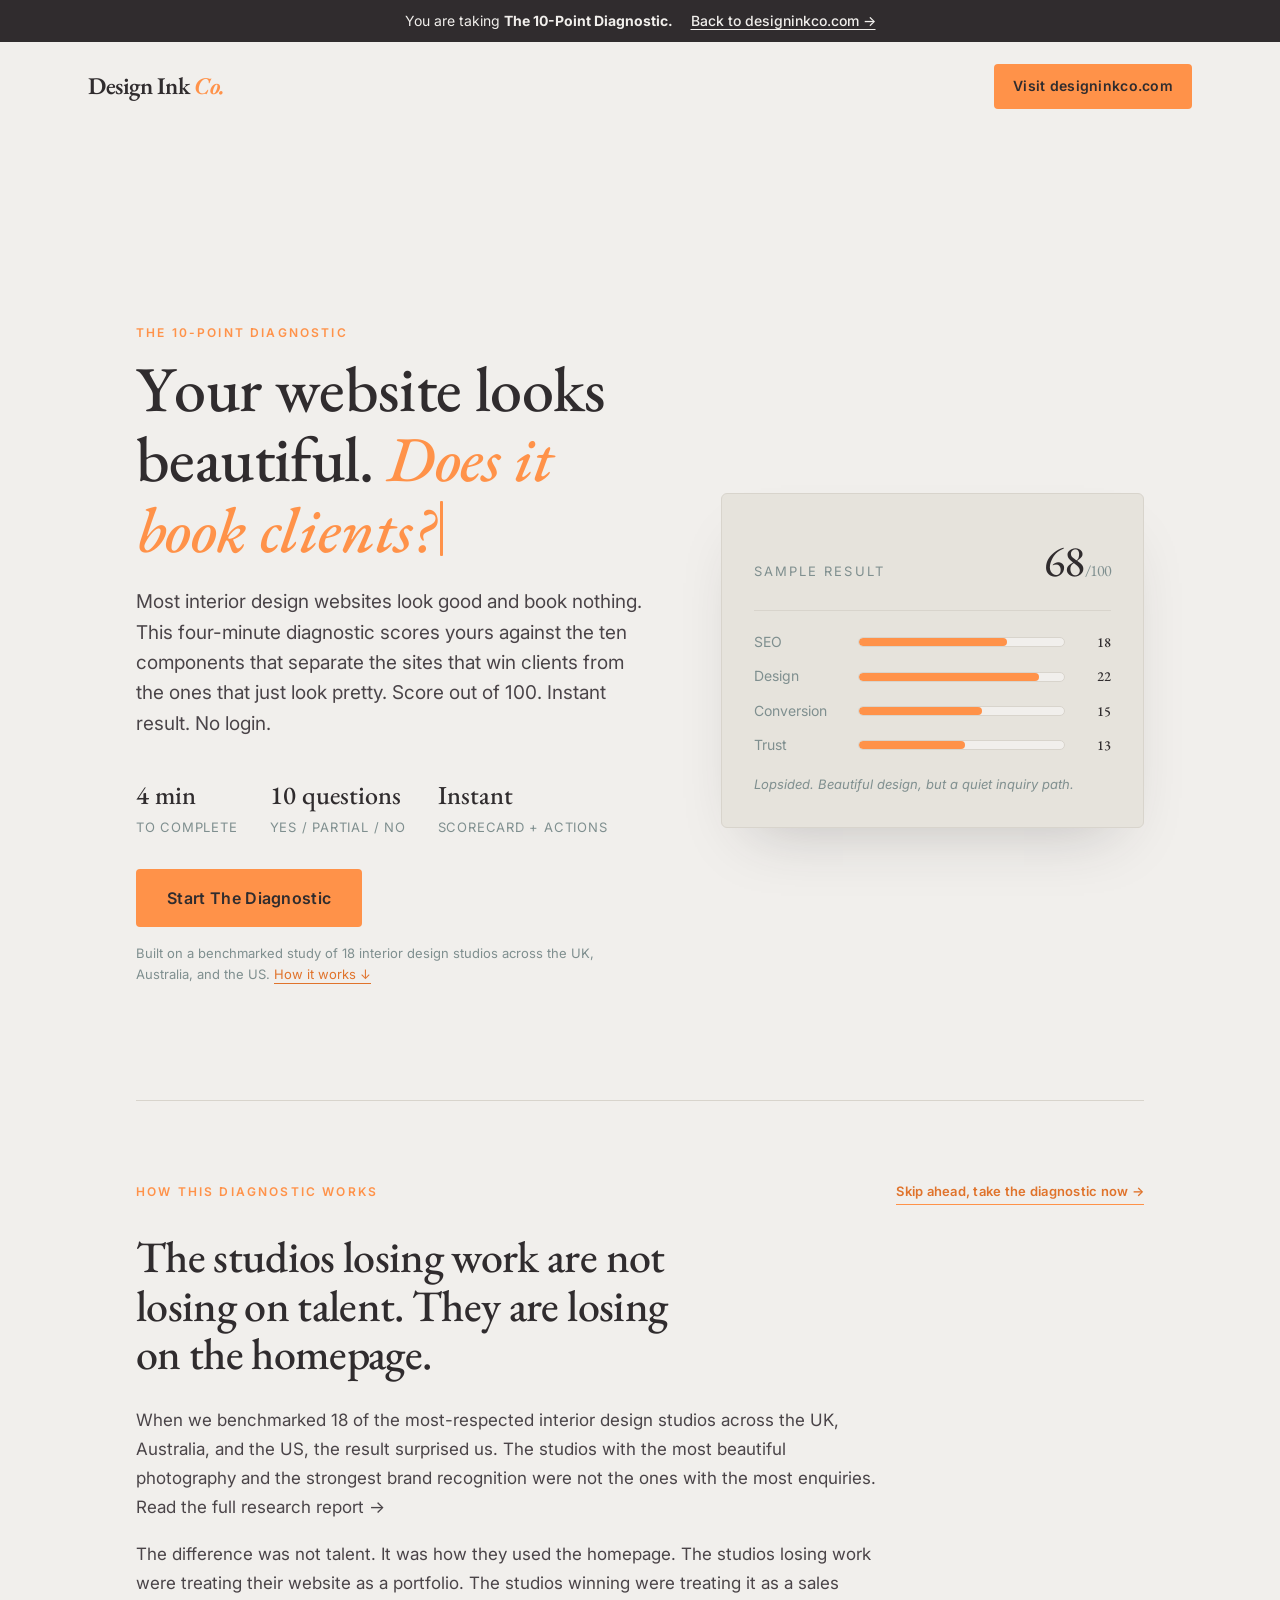
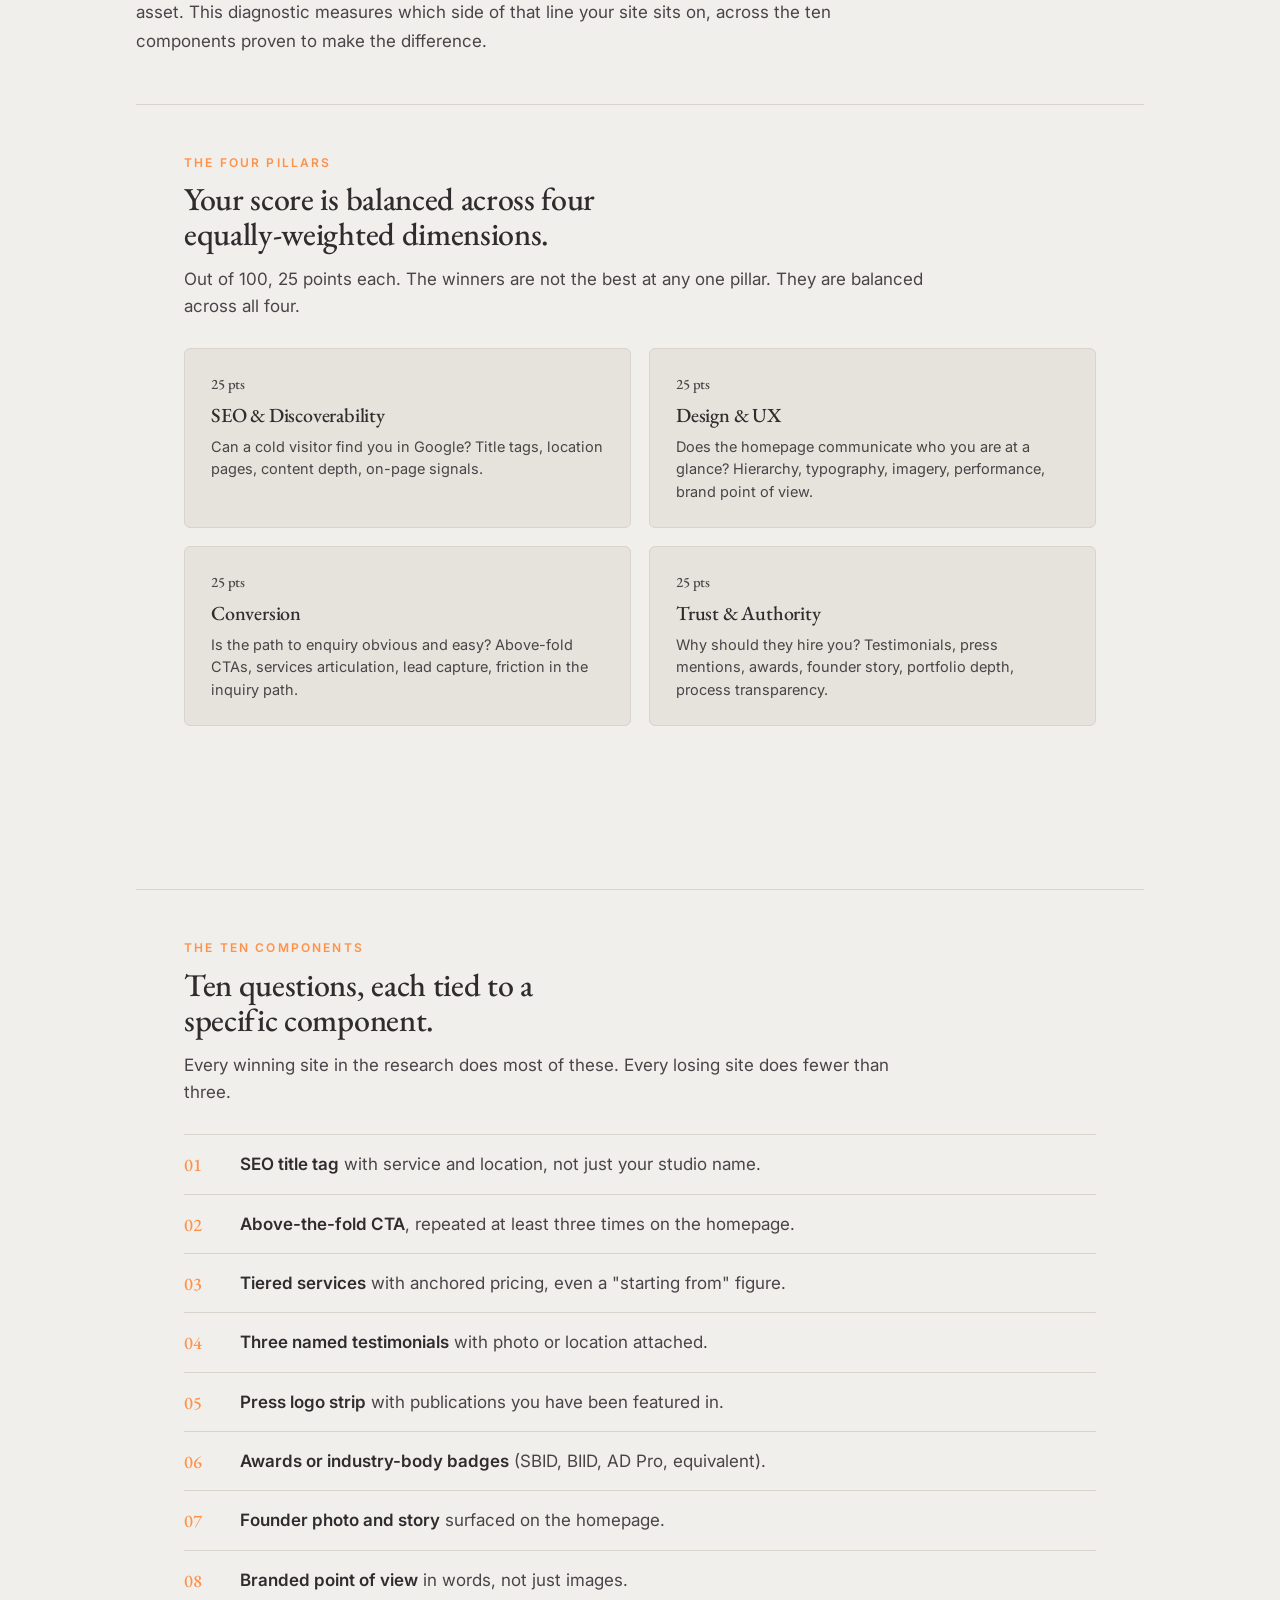
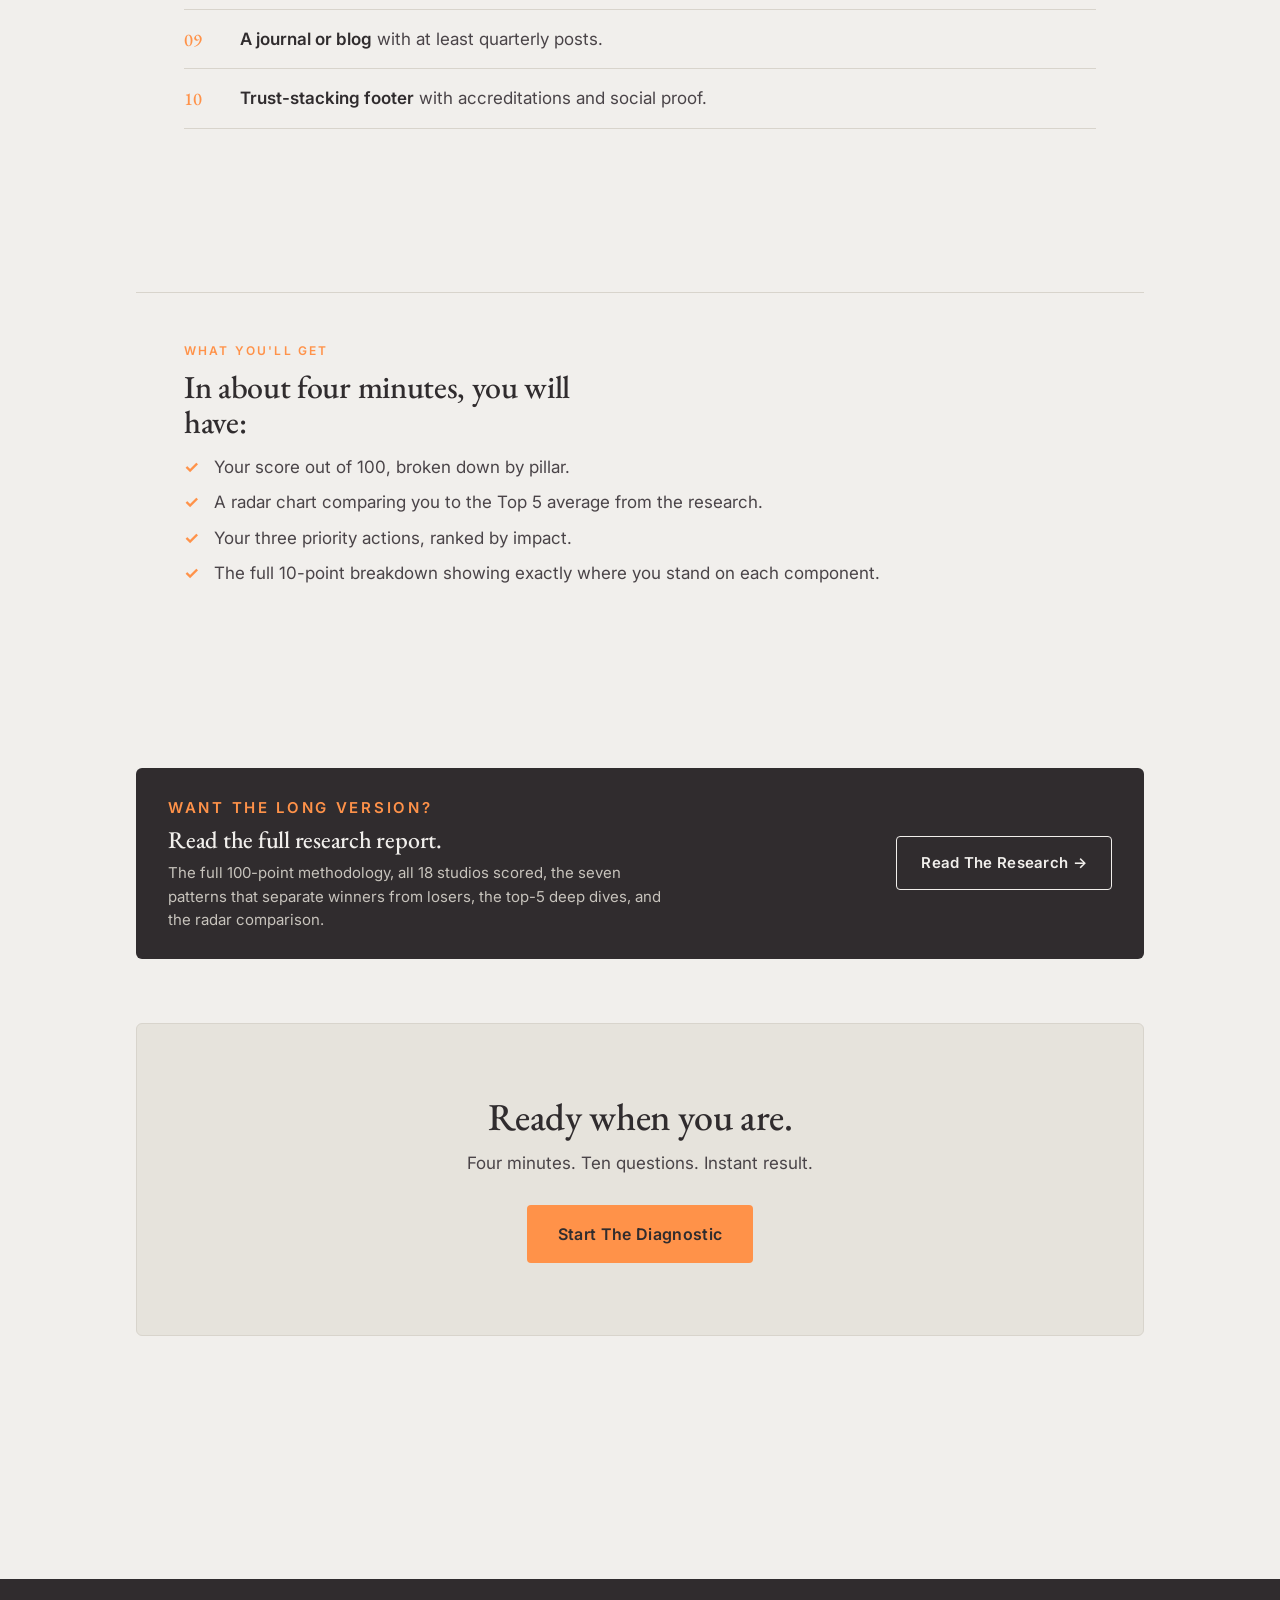
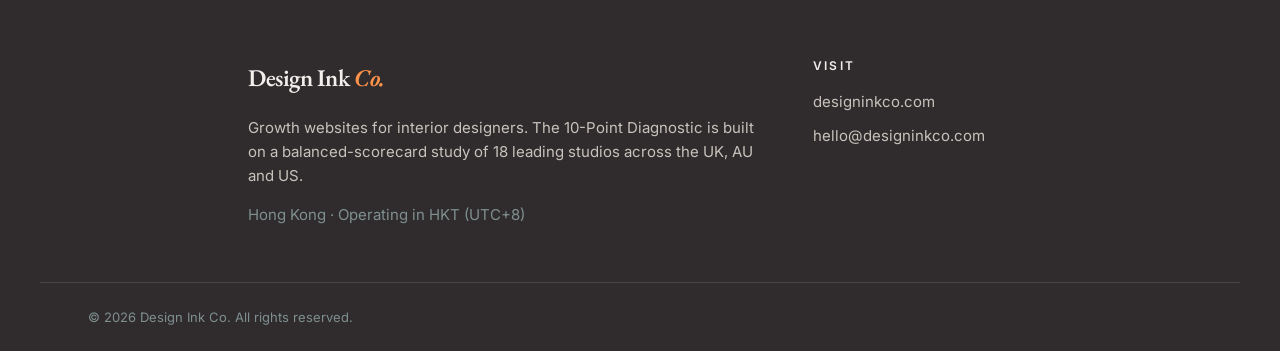
==== commit 73d27377: "Methodology section + research page + typewriter + EB Garamond * Long-form methodology section below" ====
--- a/index.html
+++ b/index.html
@@ -9,9 +9,10 @@
 
   <link rel="preconnect" href="https://fonts.googleapis.com" />
   <link rel="preconnect" href="https://fonts.gstatic.com" crossorigin />
-  <link href="https://fonts.googleapis.com/css2?family=Fraunces:opsz,wght@9..144,300;9..144,400;9..144,500;9..144,600;9..144,700&family=Inter:wght@300;400;500;600;700&display=swap" rel="stylesheet" />
+  <link href="https://fonts.googleapis.com/css2?family=EB+Garamond:ital,wght@0,400;0,500;0,600;0,700;1,400;1,500;1,600;1,700&family=Inter:wght@300;400;500;600;700&display=swap" rel="stylesheet" />
 
   <link rel="stylesheet" href="styles.css" />
+  <script src="motion.js" defer></script>
 </head>
 <body>
 
@@ -32,34 +33,136 @@
 
     <!-- INTRO STATE -->
     <section class="dx-state dx-intro" data-state="intro">
-      <div class="dx-intro-inner">
-        <p class="eyebrow">The 10-Point Diagnostic</p>
-        <h1>Your website looks beautiful. <em>Does it book clients?</em></h1>
-        <p class="lede">Most interior design websites look good and book nothing. This four-minute diagnostic scores yours against the ten components that separate the sites that win clients from the ones that just look pretty. Score out of 100. Instant result. No login.</p>
-
-        <div class="dx-intro-meta">
-          <div><strong>4 min</strong><span>to complete</span></div>
-          <div><strong>10 questions</strong><span>yes / partial / no</span></div>
-          <div><strong>Instant</strong><span>scorecard + actions</span></div>
-        </div>
-
-        <button class="btn btn-primary btn-lg" id="dx-start">Start The Diagnostic</button>
-        <p class="dx-fine">Built on a benchmarked study of 18 interior design studios across the UK, Australia, and the US.</p>
-      </div>
-
-      <aside class="dx-intro-card">
-        <div class="scorecard">
-          <div class="scorecard-head">
-            <span>Sample Result</span>
-            <span class="score">68<small>/100</small></span>
+
+      <!-- Hero (top of intro) -->
+      <div class="dx-intro-top">
+        <div class="dx-intro-inner">
+          <p class="eyebrow">The 10-Point Diagnostic</p>
+          <h1 data-typewriter>Your website looks beautiful. <em>Does it book clients?</em></h1>
+          <p class="lede">Most interior design websites look good and book nothing. This four-minute diagnostic scores yours against the ten components that separate the sites that win clients from the ones that just look pretty. Score out of 100. Instant result. No login.</p>
+
+          <div class="dx-intro-meta">
+            <div><strong>4 min</strong><span>to complete</span></div>
+            <div><strong>10 questions</strong><span>yes / partial / no</span></div>
+            <div><strong>Instant</strong><span>scorecard + actions</span></div>
           </div>
-          <div class="bar"><label>SEO</label><div class="track"><span style="width:72%"></span></div><b>18</b></div>
-          <div class="bar"><label>Design</label><div class="track"><span style="width:88%"></span></div><b>22</b></div>
-          <div class="bar"><label>Conversion</label><div class="track"><span style="width:60%"></span></div><b>15</b></div>
-          <div class="bar"><label>Trust</label><div class="track"><span style="width:52%"></span></div><b>13</b></div>
-          <p class="scorecard-foot">Lopsided. Beautiful design, but a quiet inquiry path.</p>
-        </div>
-      </aside>
+
+          <button class="btn btn-primary btn-lg" data-action="start">Start The Diagnostic</button>
+          <p class="dx-fine">Built on a benchmarked study of 18 interior design studios across the UK, Australia, and the US. <a href="#methodology">How it works ↓</a></p>
+        </div>
+
+        <aside class="dx-intro-card">
+          <div class="scorecard">
+            <div class="scorecard-head">
+              <span>Sample Result</span>
+              <span class="score">68<small>/100</small></span>
+            </div>
+            <div class="bar"><label>SEO</label><div class="track"><span style="width:72%"></span></div><b>18</b></div>
+            <div class="bar"><label>Design</label><div class="track"><span style="width:88%"></span></div><b>22</b></div>
+            <div class="bar"><label>Conversion</label><div class="track"><span style="width:60%"></span></div><b>15</b></div>
+            <div class="bar"><label>Trust</label><div class="track"><span style="width:52%"></span></div><b>13</b></div>
+            <p class="scorecard-foot">Lopsided. Beautiful design, but a quiet inquiry path.</p>
+          </div>
+        </aside>
+      </div>
+
+      <!-- Methodology (long-form explainer; only visible during intro state) -->
+      <div class="dx-methodology" id="methodology">
+
+        <header class="dx-meth-head">
+          <p class="eyebrow">How This Diagnostic Works</p>
+          <a href="#dx-start-bottom" class="dx-meth-skip">Skip ahead, take the diagnostic now →</a>
+        </header>
+
+        <h2 class="dx-meth-headline">The studios losing work are not losing on talent. They are losing on the homepage.</h2>
+
+        <div class="dx-meth-body">
+          <p>When we benchmarked 18 of the most-respected interior design studios across the UK, Australia, and the US, the result surprised us. The studios with the most beautiful photography and the strongest brand recognition were not the ones with the most enquiries. <a href="/research.html">Read the full research report →</a></p>
+          <p>The difference was not talent. It was how they used the homepage. The studios losing work were treating their website as a portfolio. The studios winning were treating it as a sales asset. This diagnostic measures which side of that line your site sits on, across the ten components proven to make the difference.</p>
+        </div>
+
+        <!-- The four pillars -->
+        <section class="dx-meth-section">
+          <p class="eyebrow">The Four Pillars</p>
+          <h3>Your score is balanced across four equally-weighted dimensions.</h3>
+          <p class="dx-meth-lede">Out of 100, 25 points each. The winners are not the best at any one pillar. They are balanced across all four.</p>
+
+          <div class="pillar-grid">
+            <article class="pillar">
+              <p class="pillar-pts">25 pts</p>
+              <h3>SEO &amp; Discoverability</h3>
+              <p>Can a cold visitor find you in Google? Title tags, location pages, content depth, on-page signals.</p>
+            </article>
+            <article class="pillar">
+              <p class="pillar-pts">25 pts</p>
+              <h3>Design &amp; UX</h3>
+              <p>Does the homepage communicate who you are at a glance? Hierarchy, typography, imagery, performance, brand point of view.</p>
+            </article>
+            <article class="pillar">
+              <p class="pillar-pts">25 pts</p>
+              <h3>Conversion</h3>
+              <p>Is the path to enquiry obvious and easy? Above-fold CTAs, services articulation, lead capture, friction in the inquiry path.</p>
+            </article>
+            <article class="pillar">
+              <p class="pillar-pts">25 pts</p>
+              <h3>Trust &amp; Authority</h3>
+              <p>Why should they hire you? Testimonials, press mentions, awards, founder story, portfolio depth, process transparency.</p>
+            </article>
+          </div>
+        </section>
+
+        <!-- The ten components -->
+        <section class="dx-meth-section">
+          <p class="eyebrow">The Ten Components</p>
+          <h3>Ten questions, each tied to a specific component.</h3>
+          <p class="dx-meth-lede">Every winning site in the research does most of these. Every losing site does fewer than three.</p>
+
+          <ol class="blueprint-list">
+            <li><strong>SEO title tag</strong> with service and location, not just your studio name.</li>
+            <li><strong>Above-the-fold CTA</strong>, repeated at least three times on the homepage.</li>
+            <li><strong>Tiered services</strong> with anchored pricing, even a "starting from" figure.</li>
+            <li><strong>Three named testimonials</strong> with photo or location attached.</li>
+            <li><strong>Press logo strip</strong> with publications you have been featured in.</li>
+            <li><strong>Awards or industry-body badges</strong> (SBID, BIID, AD Pro, equivalent).</li>
+            <li><strong>Founder photo and story</strong> surfaced on the homepage.</li>
+            <li><strong>Branded point of view</strong> in words, not just images.</li>
+            <li><strong>A journal or blog</strong> with at least quarterly posts.</li>
+            <li><strong>Trust-stacking footer</strong> with accreditations and social proof.</li>
+          </ol>
+        </section>
+
+        <!-- What you'll get -->
+        <section class="dx-meth-section">
+          <p class="eyebrow">What You'll Get</p>
+          <h3>In about four minutes, you will have:</h3>
+
+          <ul class="check-list dx-meth-output">
+            <li>Your score out of 100, broken down by pillar.</li>
+            <li>A radar chart comparing you to the Top 5 average from the research.</li>
+            <li>Your three priority actions, ranked by impact.</li>
+            <li>The full 10-point breakdown showing exactly where you stand on each component.</li>
+          </ul>
+        </section>
+
+        <!-- Research callout -->
+        <aside class="dx-meth-research">
+          <div>
+            <p class="eyebrow">Want The Long Version?</p>
+            <h3>Read the full research report.</h3>
+            <p>The full 100-point methodology, all 18 studios scored, the seven patterns that separate winners from losers, the top-5 deep dives, and the radar comparison.</p>
+          </div>
+          <a href="/research.html" class="btn btn-ghost">Read The Research →</a>
+        </aside>
+
+        <!-- Final CTA -->
+        <div class="dx-meth-cta">
+          <h2>Ready when you are.</h2>
+          <p>Four minutes. Ten questions. Instant result.</p>
+          <button class="btn btn-primary btn-lg" data-action="start" id="dx-start-bottom">Start The Diagnostic</button>
+        </div>
+
+      </div>
+
     </section>
 
     <!-- QUESTION STATE -->
@@ -104,7 +207,7 @@
     <section class="dx-state dx-gate" data-state="gate" hidden>
       <div class="dx-gate-inner">
         <p class="eyebrow">Almost there</p>
-        <h2>Where should we send your results?</h2>
+        <h2 data-typewriter>Where should we send your results?</h2>
         <p class="lede">Your score is ready. Enter your details and we'll show you your full breakdown, your three priority actions, and how your site compares to the top-performing studios in the research.</p>
 
         <form class="dx-gate-form" id="dx-gate-form" novalidate>
@@ -126,7 +229,7 @@
           </label>
           <label class="dx-consent">
             <input type="checkbox" id="dx-consent" />
-            <span>I am happy to receive the Design Ink Co. journal (1x per month). Unsubscribe any time.</span>
+            <span>I am happy to join the Design Ink Co. mailing list, unsubscribe at any time.</span>
           </label>
           <button type="submit" class="btn btn-primary btn-lg">Show Me My Score</button>
           <p class="dx-fine">No spam, no list selling. We use your details only to send your results and follow up.</p>
@@ -138,7 +241,7 @@
     <section class="dx-state dx-results" data-state="results" hidden>
       <header class="dx-results-head">
         <p class="eyebrow">Your Scorecard</p>
-        <h2 id="dx-result-headline">Here's how your site scores.</h2>
+        <h2 id="dx-result-headline" data-typewriter>Here's how your site scores.</h2>
         <p class="lede" id="dx-result-sub">A balanced scorecard across the four pillars that decide whether a cold visitor inquires: SEO, Design, Conversion, and Trust.</p>
       </header>
 
@@ -228,7 +331,7 @@
       </section>
 
       <section class="dx-cta-final" id="book">
-        <h2>Want to talk through your score?</h2>
+        <h2 data-typewriter>Want to talk through your score?</h2>
         <p>Book a free 30-minute discovery call. We'll walk through your results, identify the two changes that would move the needle most, and talk about whether Design for Success is the right next step for your business.</p>
         <div class="cta-row">
           <a href="https://www.designinkco.com" class="btn btn-primary btn-lg">Book A Discovery Call</a>
--- a/styles.css
+++ b/styles.css
@@ -17,7 +17,7 @@
   --dusty:      #DEA098;       /* Dusty Rose — warm accent */
   --blossom:    #FF85AD;       /* Blossom — sparingly */
 
-  --serif: "Fraunces", "Cormorant Garamond", Georgia, "Times New Roman", serif;
+  --serif: "EB Garamond", "Cormorant Garamond", Georgia, "Times New Roman", serif;
   --sans:  "Inter", -apple-system, BlinkMacSystemFont, "Helvetica Neue", Arial, sans-serif;
 
   --max:   1200px;
@@ -1053,6 +1053,10 @@
 
 /* ---------- Intro ---------- */
 .dx-intro {
+  /* intro is now a vertical stack: hero on top, methodology below */
+  display: block;
+}
+.dx-intro-top {
   display: grid;
   grid-template-columns: 1.2fr 1fr;
   gap: clamp(40px, 6vw, 80px);
@@ -1089,6 +1093,144 @@
   color: var(--muted);
   margin-top: 16px;
   max-width: 60ch;
+}
+.dx-fine a {
+  color: var(--accent-2);
+  border-bottom: 1px solid currentColor;
+  padding-bottom: 1px;
+}
+.dx-fine a:hover { color: var(--accent); }
+
+/* ---------- Methodology (long-form explainer below the hero) ---------- */
+.dx-methodology {
+  margin-top: clamp(56px, 8vw, 120px);
+  padding-top: clamp(48px, 7vw, 80px);
+  border-top: 1px solid var(--line);
+}
+.dx-meth-head {
+  display: flex;
+  align-items: baseline;
+  justify-content: space-between;
+  gap: 24px;
+  flex-wrap: wrap;
+  margin-bottom: 28px;
+}
+.dx-meth-head .eyebrow { margin: 0; }
+.dx-meth-skip {
+  font-size: 13px;
+  color: var(--accent-2);
+  font-weight: 600;
+  border-bottom: 1.5px solid var(--accent);
+  padding-bottom: 2px;
+  letter-spacing: 0.02em;
+}
+.dx-meth-skip:hover { color: var(--accent); }
+
+.dx-meth-headline {
+  font-size: clamp(28px, 4vw, 44px);
+  margin: 0 0 28px;
+  max-width: 26ch;
+  letter-spacing: -0.015em;
+}
+.dx-meth-body {
+  max-width: 68ch;
+  margin-bottom: 48px;
+}
+.dx-meth-body p {
+  font-size: 17px;
+  color: var(--ink-soft);
+  line-height: 1.7;
+  margin-bottom: 18px;
+}
+.dx-meth-body p:last-child { margin-bottom: 0; }
+
+.dx-meth-section {
+  padding-top: 48px;
+  margin-top: 48px;
+  border-top: 1px solid var(--line);
+}
+.dx-meth-section > .eyebrow { margin-bottom: 10px; }
+.dx-meth-section > h3 {
+  font-family: var(--serif);
+  font-size: clamp(24px, 3vw, 32px);
+  font-weight: 500;
+  margin: 0 0 14px;
+  letter-spacing: -0.01em;
+  max-width: 28ch;
+}
+.dx-meth-section > .dx-meth-lede {
+  font-size: 17px;
+  color: var(--ink-soft);
+  line-height: 1.6;
+  max-width: 68ch;
+  margin-bottom: 28px;
+}
+.dx-meth-section .pillar-grid { margin-top: 8px; }
+.dx-meth-section .blueprint-list { margin-top: 8px; }
+.dx-meth-output { margin-top: 8px; max-width: 68ch; }
+
+/* Research-report callout (between methodology + final CTA) */
+.dx-meth-research {
+  display: grid;
+  grid-template-columns: 1fr auto;
+  align-items: center;
+  gap: 28px;
+  margin-top: 56px;
+  padding: 28px 32px;
+  background: var(--ink);
+  color: var(--paper);
+  border-radius: 6px;
+}
+.dx-meth-research .eyebrow { color: var(--accent); margin-bottom: 8px; }
+.dx-meth-research h3 {
+  color: var(--paper);
+  font-family: var(--serif);
+  font-size: 24px;
+  margin: 0 0 8px;
+  letter-spacing: -0.01em;
+}
+.dx-meth-research p {
+  color: #C7C3BC;
+  font-size: 15px;
+  line-height: 1.55;
+  margin: 0;
+  max-width: 56ch;
+}
+.dx-meth-research .btn-ghost {
+  border-color: var(--paper);
+  color: var(--paper);
+  flex-shrink: 0;
+}
+.dx-meth-research .btn-ghost:hover {
+  background: var(--paper);
+  color: var(--ink);
+}
+@media (max-width: 720px) {
+  .dx-meth-research { grid-template-columns: 1fr; }
+}
+
+/* Final CTA at the bottom of the methodology */
+.dx-meth-cta {
+  margin-top: 64px;
+  padding: clamp(48px, 6vw, 72px) clamp(28px, 5vw, 48px);
+  background: var(--paper-2);
+  border: 1px solid var(--line);
+  border-radius: 6px;
+  text-align: center;
+}
+.dx-meth-cta h2 {
+  font-size: clamp(28px, 3.4vw, 38px);
+  margin: 0 0 12px;
+  letter-spacing: -0.01em;
+}
+.dx-meth-cta p {
+  font-size: 17px;
+  color: var(--ink-soft);
+  margin: 0 0 28px;
+}
+
+@media (max-width: 720px) {
+  .dx-meth-head { flex-direction: column; align-items: flex-start; gap: 12px; }
 }
 
 /* ---------- Progress ---------- */
